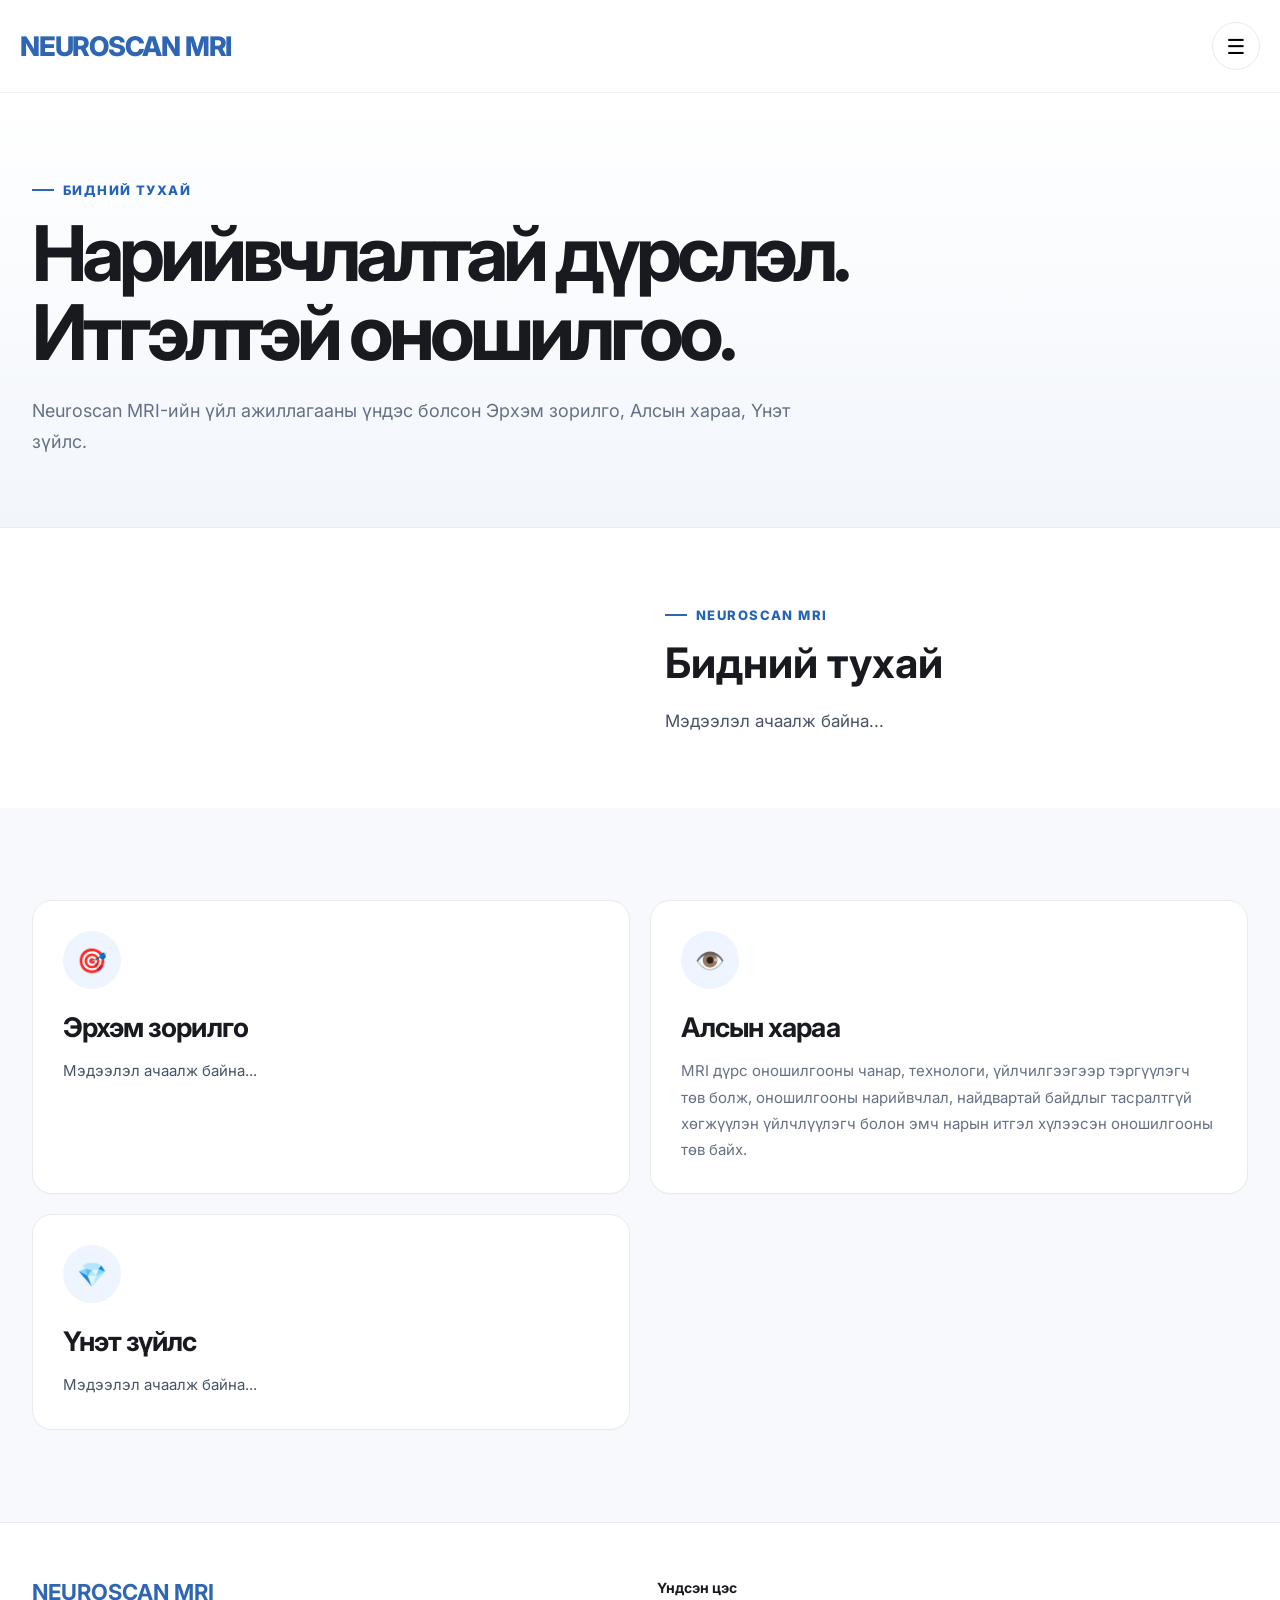
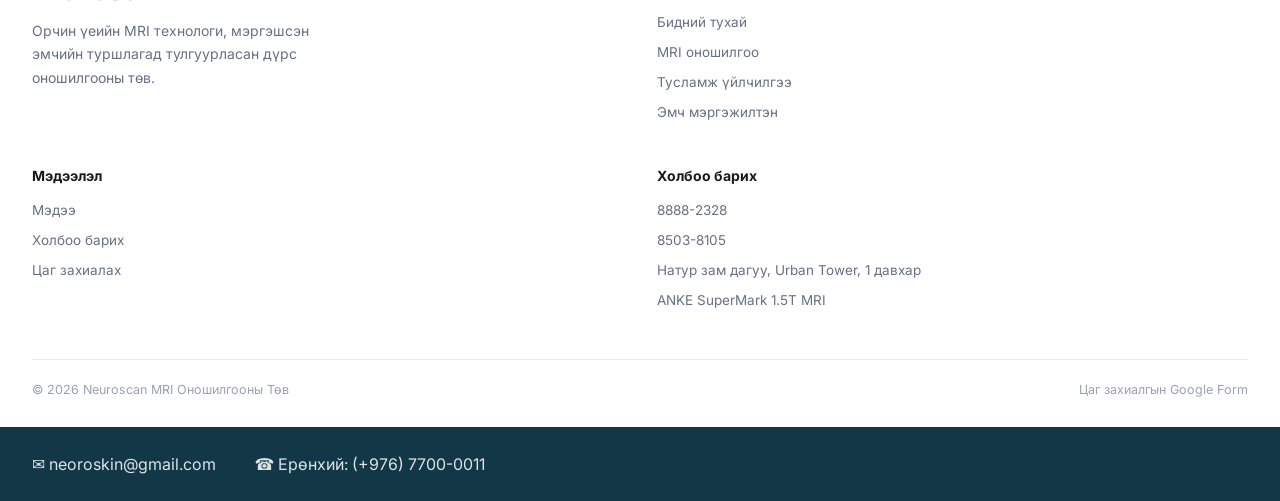
==== about-us.html @ dbd3e2cd "about-us.html" ====
<!doctype html>
<html lang="mn">

<head>
  <meta charset="utf-8">

  <meta
    name="viewport"
    content="width=device-width,initial-scale=1"
  >

  <meta
    name="description"
    content="Neuroscan MRI Оношилгооны Төв"
  >

  <title>
    Бидний тухай | Neuroscan MRI
  </title>

  <link
    rel="preconnect"
    href="https://fonts.googleapis.com"
  >

  <link
    rel="preconnect"
    href="https://fonts.gstatic.com"
    crossorigin
  >

  <link
    href="https://fonts.googleapis.com/css2?family=Inter:wght@400;500;600;700;800&display=swap"
    rel="stylesheet"
  >

  <link
    rel="stylesheet"
    href="styles.css"
  >

  <style>
    /* =========================
       DYNAMIC ABOUT
       ========================= */

    .dynamic-about {
      padding: 72px 0;
      background: #ffffff;
    }

    .dynamic-about-grid {
      display: grid;
      grid-template-columns: minmax(0, 1fr) minmax(0, 1fr);
      gap: 50px;
      align-items: center;
    }

    .dynamic-about-image {
      width: 100%;
      min-height: 400px;
      max-height: 520px;
      object-fit: cover;
      border-radius: 24px;
      display: none;
    }

    .dynamic-about-copy {
      min-width: 0;
    }

    .dynamic-about-copy h2 {
      margin: 0 0 18px;
      font-size: clamp(28px, 4vw, 42px);
      line-height: 1.15;
    }

    #publicAboutContent {
      color: #475467;
      font-size: 17px;
      line-height: 1.8;
    }

    #publicAboutContent p {
      margin: 0 0 16px;
    }

    #publicAboutContent h2,
    #publicAboutContent h3 {
      color: #17212b;
      margin: 24px 0 12px;
    }

    #publicAboutContent ul,
    #publicAboutContent ol {
      padding-left: 24px;
      margin: 16px 0;
    }

    #publicAboutContent li {
      margin-bottom: 8px;
    }

    #publicAboutContent a {
      color: #2563eb;
      text-decoration: underline;
    }

    @media (max-width: 800px) {
      .dynamic-about {
        padding: 48px 0;
      }

      .dynamic-about-grid {
        grid-template-columns: 1fr;
        gap: 28px;
      }

      .dynamic-about-image {
        min-height: 260px;
        max-height: 380px;
      }
    }
    #publicMissionContent,
#publicValuesContent {
  color: #475467;
  font-size: 15px;
  line-height: 1.75;
}

#publicMissionContent p,
#publicValuesContent p {
  margin: 0 0 12px;
}

#publicMissionContent ul,
#publicMissionContent ol,
#publicValuesContent ul,
#publicValuesContent ol {
  padding-left: 22px;
  margin: 12px 0;
}

#publicMissionContent li,
#publicValuesContent li {
  margin-bottom: 8px;
}

#publicMissionContent strong,
#publicValuesContent strong {
  color: #17212b;
}
  </style>
</head>

<body>

  <!-- =========================
       HEADER
       ========================= -->

  <header class="site-header">

    <div class="nav-shell navbar">

      <a
        class="brand"
        href="index.html"
      >
        NEUROSCAN MRI
      </a>

      <nav
        class="nav-links"
        aria-label="Үндсэн цэс"
      >

        <a
          class="nav-link active"
          href="about-us.html"
        >
          Бидний тухай
        </a>

        <div class="nav-item">

          <a
            class="nav-link"
            href="mri-diagnosis.html"
          >
            MRI ОНОШИЛГОО
          </a>

          <button
            class="drop-toggle"
            aria-label="MRI ОНОШИЛГОО дэд цэс"
          >
            <svg
              viewBox="0 0 24 24"
              fill="none"
              stroke="currentColor"
              stroke-width="2.4"
            >
              <path d="m7 9 5 5 5-5"/>
            </svg>
          </button>

          <div class="dropdown">
            <a href="mri-diagnosis.html#head">Толгой</a>
            <a href="mri-diagnosis.html#neck">Хүзүү</a>
            <a href="mri-diagnosis.html#spine">Нуруу</a>
            <a href="mri-diagnosis.html#shoulder">Мөр</a>
            <a href="mri-diagnosis.html#hand">Гар сарвуу</a>
            <a href="mri-diagnosis.html#abdomen">Хэвлий</a>
            <a href="mri-diagnosis.html#pelvis">Бага аарцаг</a>
            <a href="mri-diagnosis.html#hip">Түнх</a>
            <a href="mri-diagnosis.html#knee">Өвдөг</a>
          </div>

        </div>

        <div class="nav-item">

          <a
            class="nav-link"
            href="services.html"
          >
            Тусламж үйлчилгээ
          </a>

          <button
            class="drop-toggle"
            aria-label="Тусламж үйлчилгээ дэд цэс"
          >
            <svg
              viewBox="0 0 24 24"
              fill="none"
              stroke="currentColor"
              stroke-width="2.4"
            >
              <path d="m7 9 5 5 5-5"/>
            </svg>
          </button>

          <div class="dropdown">
            <a href="services.html#head-mri">Толгой MRI</a>
            <a href="services.html#spine-mri">Нуруу MRI</a>
            <a href="services.html#liver-mri">Элэг цөс MRI</a>
            <a href="services.html#abdomen-mri">Хэвлий MRI</a>
            <a href="services.html#pelvis-mri">Бага аарцгийн MRI</a>
            <a href="services.html#knee-mri">Өвдөгний MRI</a>
          </div>

        </div>

        <div class="nav-item">

          <a
            class="nav-link"
            href="doctors.html"
          >
            Эмч мэргэжилтэн
          </a>

          <button
            class="drop-toggle"
            aria-label="Эмч мэргэжилтэн дэд цэс"
          >
            <svg
              viewBox="0 0 24 24"
              fill="none"
              stroke="currentColor"
              stroke-width="2.4"
            >
              <path d="m7 9 5 5 5-5"/>
            </svg>
          </button>

          <div class="dropdown">
            <a href="doctors.html#doctor-profile">
              Эмчийн танилцуулга
            </a>
          </div>

        </div>

        <a
          class="nav-link"
          href="news.html"
        >
          Мэдээ
        </a>

        <a
          class="nav-link"
          href="contact.html"
        >
          Холбоо барих
        </a>

        <a
          class="nav-link"
          data-booking-link
          href="appointment.html"
        >
          Цаг захиалах
        </a>

      </nav>

      <button
        class="menu-btn"
        id="menuBtn"
        aria-label="Цэс"
      >
        ☰
      </button>

    </div>


    <!-- MOBILE -->

    <div
      class="mobile-nav"
      id="mobileNav"
    >

      <div class="nav-shell">

        <a
          class="mobile-link"
          href="about-us.html"
        >
          Бидний тухай
        </a>

        <div class="mobile-row">

          <a
            class="mobile-link"
            href="mri-diagnosis.html"
          >
            MRI ОНОШИЛГОО
          </a>

          <button
            class="mobile-toggle"
            data-mobile-target="m-mri"
          >
            ⌄
          </button>

        </div>

        <div
          class="mobile-sub"
          id="m-mri"
        >
          <a href="mri-diagnosis.html#head">Толгой</a>
          <a href="mri-diagnosis.html#neck">Хүзүү</a>
          <a href="mri-diagnosis.html#spine">Нуруу</a>
          <a href="mri-diagnosis.html#shoulder">Мөр</a>
          <a href="mri-diagnosis.html#hand">Гар сарвуу</a>
          <a href="mri-diagnosis.html#abdomen">Хэвлий</a>
          <a href="mri-diagnosis.html#pelvis">Бага аарцаг</a>
          <a href="mri-diagnosis.html#hip">Түнх</a>
          <a href="mri-diagnosis.html#knee">Өвдөг</a>
        </div>


        <div class="mobile-row">

          <a
            class="mobile-link"
            href="services.html"
          >
            Тусламж үйлчилгээ
          </a>

          <button
            class="mobile-toggle"
            data-mobile-target="m-services"
          >
            ⌄
          </button>

        </div>

        <div
          class="mobile-sub"
          id="m-services"
        >
          <a href="services.html#head-mri">Толгой MRI</a>
          <a href="services.html#spine-mri">Нуруу MRI</a>
          <a href="services.html#liver-mri">Элэг цөс MRI</a>
          <a href="services.html#abdomen-mri">Хэвлий MRI</a>
          <a href="services.html#pelvis-mri">Бага аарцгийн MRI</a>
          <a href="services.html#knee-mri">Өвдөгний MRI</a>
        </div>


        <div class="mobile-row">

          <a
            class="mobile-link"
            href="doctors.html"
          >
            Эмч мэргэжилтэн
          </a>

          <button
            class="mobile-toggle"
            data-mobile-target="m-doctors"
          >
            ⌄
          </button>

        </div>

        <div
          class="mobile-sub"
          id="m-doctors"
        >
          <a href="doctors.html#doctor-profile">
            Эмчийн танилцуулга
          </a>
        </div>

        <a
          class="mobile-link"
          href="news.html"
        >
          Мэдээ
        </a>

        <a
          class="mobile-link"
          href="contact.html"
        >
          Холбоо барих
        </a>

        <a
          class="mobile-link"
          data-booking-link
          href="appointment.html"
        >
          Цаг захиалах
        </a>

      </div>

    </div>

  </header>


  <!-- =========================
       MAIN
       ========================= -->

  <main>


    <!-- HERO -->

    <section class="page-hero">

      <div class="container">

        <div class="eyebrow">
          Бидний тухай
        </div>

        <h1>
          Нарийвчлалтай дүрслэл.<br>
          Итгэлтэй оношилгоо.
        </h1>

        <p>
          Neuroscan MRI-ийн үйл ажиллагааны үндэс болсон
          Эрхэм зорилго, Алсын хараа, Үнэт зүйлс.
        </p>

      </div>

    </section>


    <!-- =========================
         SUPABASE ABOUT
         ========================= -->

    <section class="dynamic-about">

      <div class="container">

        <div class="dynamic-about-grid">

          <div>

            <img
              id="publicAboutImage"
              class="dynamic-about-image"
              src=""
              alt="Neuroscan MRI төв"
            >

          </div>

          <div class="dynamic-about-copy">

            <div class="eyebrow">
              NEUROSCAN MRI
            </div>

            <h2>
              Бидний тухай
            </h2>

            <div id="publicAboutContent">
              Мэдээлэл ачаалж байна...
            </div>

          </div>

        </div>

      </div>

    </section>


    <!-- =========================
         MISSION / VISION / VALUES
         ========================= -->

    <section class="section">

      <div class="container">

        <div class="about-grid">

          <article class="card">

            <div class="icon">
              🎯
            </div>

            <h2>
              Эрхэм зорилго
            </h2>

            <div id="publicMissionContent">
  Мэдээлэл ачаалж байна...
</div>

          </article>


          <article class="card">

            <div class="icon">
              👁️
            </div>

            <h2>
              Алсын хараа
            </h2>

            <p>
              MRI дүрс оношилгооны чанар, технологи,
              үйлчилгээгээр тэргүүлэгч төв болж,
              оношилгооны нарийвчлал, найдвартай байдлыг
              тасралтгүй хөгжүүлэн үйлчлүүлэгч болон
              эмч нарын итгэл хүлээсэн оношилгооны төв байх.
            </p>

          </article>


          <article class="card">

            <div class="icon">
              💎
            </div>

            <h2>
              Үнэт зүйлс
            </h2>

            <div
  id="publicValuesContent"
  class="values"
>
  Мэдээлэл ачаалж байна...
</div>

          </article>

        </div>

      </div>

    </section>

  </main>


  <!-- =========================
       FOOTER
       ========================= -->

  <footer>

    <div class="footer-main">

      <div class="container">

        <div class="footer-grid">

          <div class="footer-brand">

            <h3>
              NEUROSCAN MRI
            </h3>

            <p>
              Орчин үеийн MRI технологи,
              мэргэшсэн эмчийн туршлагад тулгуурласан
              дүрс оношилгооны төв.
            </p>

          </div>


          <div class="footer-col">

            <h4>
              Үндсэн цэс
            </h4>

            <a href="about-us.html">
              Бидний тухай
            </a>

            <a href="mri-diagnosis.html">
              MRI оношилгоо
            </a>

            <a href="services.html">
              Тусламж үйлчилгээ
            </a>

            <a href="doctors.html">
              Эмч мэргэжилтэн
            </a>

          </div>


          <div class="footer-col">

            <h4>
              Мэдээлэл
            </h4>

            <a href="news.html">
              Мэдээ
            </a>

            <a href="contact.html">
              Холбоо барих
            </a>

            <a
              data-booking-link
              href="appointment.html"
            >
              Цаг захиалах
            </a>

          </div>


          <div class="footer-col">

            <h4>
              Холбоо барих
            </h4>

            <a href="tel:+97688882328">
              8888-2328
            </a>

            <a href="tel:+97685038105">
              8503-8105
            </a>

            <span>
              Натур зам дагуу, Urban Tower, 1 давхар
            </span>

            <span>
              ANKE SuperMark 1.5T MRI
            </span>

          </div>

        </div>


        <div class="copyright">

          <span>
            © 2026 Neuroscan MRI Оношилгооны Төв
          </span>

          <span>
            Цаг захиалгын Google Form
          </span>

        </div>

      </div>

    </div>


    <div class="footer-contact">

      <div class="container">

        <a href="mailto:neoroskin@gmail.com">
          ✉ neoroskin@gmail.com
        </a>

        <a href="tel:+97677000011">
          ☎ Ерөнхий: (+976) 7700-0011
        </a>

      </div>

    </div>

  </footer>


  <script src="script.js"></script>

</body>
</html>
---- styles.css ----
:root{
  --bg:#f7f9fc;
  --surface:#ffffff;
  --text:#181a1f;
  --muted:#667085;
  --line:#e8ebf0;
  --blue:#2f66b3;
  --blue-dark:#204f91;
  --blue-soft:#eef5ff;
  --navy:#123747;
  --shadow:0 18px 50px rgba(29,58,92,.08);
  --radius:20px;
  --max:1880px;
  --content:1320px;
}
*{box-sizing:border-box}
html{scroll-behavior:smooth}
body{margin:0;background:var(--bg);color:var(--text);font-family:Inter,ui-sans-serif,system-ui,-apple-system,BlinkMacSystemFont,"Segoe UI",sans-serif;-webkit-font-smoothing:antialiased}
a{color:inherit;text-decoration:none}
button{font:inherit}
img{max-width:100%;display:block}
.container{width:min(var(--content),calc(100% - 64px));margin:0 auto}

/* Navigation — supplied reference: wide white bar, blue wordmark, bold black links */
.site-header{
  position:sticky;
  top:0;
  z-index:100;
  background:#fff;
  border-bottom:1px solid #f0f1f3;
}
.nav-shell{
  width:min(1940px,calc(100% - 108px));
  margin:0 auto;
}
.navbar{
  height:138px;
  display:flex;
  align-items:center;
  gap:58px;
}
.brand{
  flex:0 0 auto;
  color:var(--blue);
  font-size:31px;
  line-height:1;
  font-weight:800;
  letter-spacing:-.045em;
  white-space:nowrap;
}
.nav-links{
  display:flex;
  align-items:center;
  justify-content:space-between;
  gap:clamp(26px,2.2vw,58px);
  flex:1;
  min-width:0;
}
.nav-link{
  position:relative;
  display:inline-flex;
  align-items:center;
  min-height:58px;
  padding:0;
  color:#1d1e22;
  font-size:clamp(17px,1.18vw,23px);
  line-height:1.12;
  font-weight:700;
  letter-spacing:-.035em;
  white-space:nowrap;
  transition:color .18s ease;
}
.nav-link:hover,.nav-link.active{color:var(--blue)}
.nav-item{
  position:relative;
  display:flex;
  align-items:center;
  gap:8px;
  white-space:nowrap;
}
.drop-toggle{
  width:24px;
  height:34px;
  border:0;
  background:transparent;
  padding:0;
  display:grid;
  place-items:center;
  color:#1d1e22;
  cursor:pointer;
}
.drop-toggle svg{width:18px;height:18px;transition:transform .18s ease}
.nav-item:hover .drop-toggle svg,.nav-item.open .drop-toggle svg{transform:rotate(180deg)}
.dropdown{
  position:absolute;
  left:-18px;
  top:62px;
  min-width:244px;
  padding:9px;
  background:#fff;
  border:1px solid var(--line);
  border-radius:14px;
  box-shadow:var(--shadow);
  opacity:0;
  visibility:hidden;
  transform:translateY(-7px);
  transition:.18s ease;
  z-index:120;
}
.nav-item:hover>.dropdown,.nav-item.open>.dropdown{opacity:1;visibility:visible;transform:none}
.dropdown a{
  display:block;
  padding:11px 13px;
  border-radius:9px;
  color:#4c5563;
  font-size:14px;
  font-weight:600;
  line-height:1.35;
}
.dropdown a:hover{background:var(--blue-soft);color:var(--blue)}
.menu-btn{
  display:none;
  margin-left:auto;
  width:48px;
  height:48px;
  border:1px solid var(--line);
  background:#fff;
  border-radius:50%;
  font-size:21px;
  cursor:pointer;
}
.mobile-nav{display:none;border-top:1px solid var(--line);background:#fff}
.mobile-nav.open{display:block}
.mobile-nav .nav-shell{padding:14px 0 24px}
.mobile-link{display:block;padding:13px 8px;border-radius:9px;font-weight:700}
.mobile-row{display:flex;align-items:center}
.mobile-row .mobile-link{flex:1}
.mobile-toggle{width:44px;height:44px;border:0;background:transparent;cursor:pointer}
.mobile-sub{display:none;padding:0 0 8px 18px}
.mobile-sub.open{display:grid}
.mobile-sub a{padding:9px 10px;color:var(--muted);font-size:14px;border-radius:8px}
.mobile-sub a:hover{background:var(--blue-soft);color:var(--blue)}

/* Shared */
.eyebrow{display:inline-flex;align-items:center;gap:9px;color:var(--blue);font-size:13px;font-weight:800;letter-spacing:.11em;text-transform:uppercase;margin-bottom:16px}
.eyebrow::before{content:"";width:22px;height:2px;background:var(--blue)}
.section{padding:92px 0}
.section.white{background:#fff;border-top:1px solid var(--line);border-bottom:1px solid var(--line)}
.section-head{max-width:800px;margin-bottom:40px}
.section-head h2{margin:0 0 14px;font-size:clamp(32px,4vw,54px);line-height:1.08;letter-spacing:-.055em}
.section-head p{margin:0;color:var(--muted);font-size:16px;line-height:1.75}
.primary-btn,.secondary-btn{display:inline-flex;align-items:center;justify-content:center;min-height:54px;padding:0 26px;border-radius:999px;font-weight:750;transition:.18s ease}
.primary-btn{background:var(--blue);color:#fff}.primary-btn:hover{background:var(--blue-dark);transform:translateY(-1px)}
.secondary-btn{background:#fff;border:1px solid var(--line);color:var(--text)}.secondary-btn:hover{border-color:#c7d7ed;color:var(--blue)}
.hero-actions{display:flex;gap:12px;flex-wrap:wrap;margin-top:30px}

/* Home */
.home-hero{background:linear-gradient(180deg,#fff 0%,#f1f6fd 100%);border-bottom:1px solid var(--line);padding:94px 0 96px}
.home-hero-grid{display:grid;grid-template-columns:1.08fr .92fr;gap:64px;align-items:center}
.home-hero h1{font-size:clamp(52px,6.4vw,88px);line-height:1.01;letter-spacing:-.07em;margin:0 0 24px;max-width:850px}
.home-hero p{font-size:18px;line-height:1.72;color:var(--muted);max-width:680px;margin:0}
.tech-line{display:inline-flex;align-items:center;gap:10px;margin-bottom:18px;padding:9px 14px;border:1px solid #cfe0f4;border-radius:999px;background:rgba(255,255,255,.7);color:var(--blue);font-size:13px;font-weight:800}
.mri-visual{min-height:470px;border:1px solid #dbe7f4;border-radius:28px;background:linear-gradient(145deg,#fbfdff,#e7f1ff);position:relative;overflow:hidden;box-shadow:0 30px 80px rgba(48,83,127,.08)}
.mri-visual::after{content:"1.5T";position:absolute;right:24px;top:12px;font-size:104px;font-weight:800;color:rgba(47,102,179,.08);letter-spacing:-.08em}
.machine-ring{position:absolute;left:50%;top:47%;transform:translate(-50%,-50%);width:300px;height:300px;border-radius:50%;border:46px solid #fff;box-shadow:0 0 0 1px #d3e2f1,0 28px 70px rgba(51,88,128,.12);background:radial-gradient(circle,#e5edf5 0 37%,#c9dae8 38% 42%,#fbfdff 43%)}
.machine-bed{position:absolute;left:50%;bottom:58px;transform:translateX(-50%);width:350px;height:72px;border-radius:34px;background:#fff;box-shadow:0 12px 32px rgba(51,88,128,.13)}
.machine-bed::after{content:"ANKE SuperMark 1.5T MRI";position:absolute;inset:0;display:grid;place-items:center;color:var(--blue);font-size:12px;font-weight:800}

.about-grid{display:grid;grid-template-columns:repeat(3,1fr);gap:20px}
.card{background:#fff;border:1px solid var(--line);border-radius:var(--radius);padding:30px;box-shadow:0 1px 0 rgba(17,24,39,.02)}
.icon{width:58px;height:58px;border-radius:50%;display:grid;place-items:center;background:var(--blue-soft);color:var(--blue);font-size:24px;margin-bottom:22px}
.card h2,.card h3{letter-spacing:-.035em}.card h2{font-size:27px;margin:0 0 14px}.card h3{font-size:22px;margin:0 0 10px}
.card p{color:var(--muted);font-size:15px;line-height:1.75;margin:0}
.values{list-style:none;padding:0;margin:0;display:grid;gap:10px}.values li{padding-top:10px;border-top:1px solid var(--line);color:var(--muted);font-size:14px;line-height:1.55}.values li:first-child{border-top:0;padding-top:0}.values strong{color:var(--text)}
.feature-grid{display:grid;grid-template-columns:repeat(3,1fr);gap:16px}.feature{background:#fff;border:1px solid var(--line);border-radius:16px;padding:23px}.feature b{display:block;font-size:16px;margin-bottom:8px}.feature p{font-size:14px;line-height:1.65;color:var(--muted);margin:0}
.area-grid{display:grid;grid-template-columns:repeat(3,1fr);gap:15px}.area-card{display:block;background:#fff;border:1px solid var(--line);border-radius:16px;padding:23px;font-weight:750;transition:.18s}.area-card span{display:block;color:var(--muted);font-weight:500;font-size:13px;line-height:1.55;margin-top:8px}.area-card:hover{border-color:#bfd2eb;transform:translateY(-2px);box-shadow:var(--shadow)}
.home-cta{background:var(--navy);color:#fff;border-radius:28px;padding:58px;display:flex;justify-content:space-between;align-items:center;gap:30px}.home-cta h2{margin:0 0 8px;font-size:clamp(30px,4vw,48px);letter-spacing:-.05em}.home-cta p{margin:0;color:rgba(255,255,255,.68);line-height:1.6}.home-cta .secondary-btn{border-color:rgba(255,255,255,.25);background:#fff;color:var(--navy)}

/* Inner pages */
.page-hero{padding:82px 0 70px;background:linear-gradient(180deg,#fff 0%,#f2f6fb 100%);border-bottom:1px solid var(--line)}
.page-hero h1{font-size:clamp(46px,6vw,78px);line-height:1.03;letter-spacing:-.065em;margin:0;max-width:1000px}.page-hero p{font-size:18px;line-height:1.7;color:var(--muted);max-width:780px;margin:24px 0 0}
.mri-layout{display:grid;grid-template-columns:.84fr 1.16fr;gap:46px;align-items:start}.machine-card{min-height:500px;border-radius:24px;border:1px solid #dce8f5;background:linear-gradient(145deg,#fbfdff,#e8f2ff);position:relative;overflow:hidden}.machine-card::after{content:"1.5T";position:absolute;right:24px;top:12px;font-size:98px;font-weight:800;color:rgba(45,102,179,.08);letter-spacing:-.08em}.machine-card .machine-ring{top:48%}.machine-card .machine-bed{bottom:58px}
.service-grid{display:grid;grid-template-columns:repeat(3,1fr);gap:18px}.service-card{background:#fff;border:1px solid var(--line);border-radius:18px;overflow:hidden}.service-body{padding:26px}.service-kicker{font-size:11px;text-transform:uppercase;letter-spacing:.1em;font-weight:800;color:var(--blue);margin-bottom:15px}.service-card h3{font-size:23px;margin:0 0 9px;letter-spacing:-.035em}.service-card p{font-size:14px;color:var(--muted);line-height:1.6;margin:0}.variants{display:grid;grid-template-columns:1fr 1fr;border-top:1px solid var(--line)}.variants a{padding:14px;text-align:center;font-size:13px;font-weight:700;background:#f9fbfd}.variants a+a{border-left:1px solid var(--line)}.variants a:hover{background:var(--blue-soft);color:var(--blue)}
.doctor-grid{display:grid;grid-template-columns:.88fr 1.12fr;gap:24px}.doctor-photo{min-height:460px;border-radius:20px;background:linear-gradient(145deg,#edf5ff,#f4f6fb);display:grid;place-items:center;text-align:center;border:1px solid var(--line)}.avatar{width:132px;height:132px;border-radius:50%;display:grid;place-items:center;background:#fff;color:var(--blue);font-size:36px;font-weight:800;margin:0 auto 18px;border:1px solid var(--line)}.doctor-info{background:#fff;border:1px solid var(--line);border-radius:20px;padding:36px}.doctor-info h2{font-size:36px;letter-spacing:-.045em;margin:0 0 14px}.doctor-info p{color:var(--muted);line-height:1.75}.note{padding:17px;border-radius:13px;background:#f7f9fc;color:var(--muted);font-size:14px;line-height:1.65}
.news-grid{display:grid;grid-template-columns:repeat(3,1fr);gap:18px}.news-card{background:#fff;border:1px solid var(--line);border-radius:18px;overflow:hidden}.news-thumb{height:190px;background:linear-gradient(135deg,#e9f3ff,#f4f5fb);display:grid;place-items:center;color:rgba(47,102,179,.28);font-size:42px;font-weight:800}.news-body{padding:24px}.news-meta{font-size:12px;color:var(--blue);font-weight:800;letter-spacing:.08em;text-transform:uppercase}.news-card h3{font-size:21px;line-height:1.35;margin:15px 0 9px}.news-card p{color:var(--muted);font-size:14px;line-height:1.6;margin:0}.text-link{display:inline-block;margin-top:18px;color:var(--blue);font-weight:750;font-size:14px}
.contact-grid{display:grid;grid-template-columns:1fr 1fr;gap:20px}.contact-panel,.map-panel{background:#fff;border:1px solid var(--line);border-radius:20px;padding:34px}.contact-panel h2,.map-panel h2{font-size:30px;margin:0 0 18px}.contact-list{display:grid;margin-top:12px}.contact-item{padding:17px 0;border-top:1px solid var(--line)}.contact-item:first-child{border-top:0}.contact-item b{display:block;font-size:13px;margin-bottom:5px}.contact-item span,.contact-item a{color:var(--muted);line-height:1.6}.badge{display:inline-block;margin-top:18px;padding:10px 14px;border-radius:999px;background:var(--blue-soft);color:var(--blue);font-weight:750;font-size:13px}.map-placeholder{min-height:330px;border-radius:15px;background:linear-gradient(145deg,#eef5fb,#e8edf4);display:grid;place-items:center;text-align:center;color:#6f7e8d;padding:26px}
.booking-box{max-width:820px;background:#fff;border:1px solid var(--line);border-radius:24px;padding:44px;box-shadow:var(--shadow)}.booking-box h2{font-size:40px;margin:0 0 16px;letter-spacing:-.045em}.booking-box p{color:var(--muted);line-height:1.75}.booking-detail{display:grid;grid-template-columns:repeat(3,1fr);gap:12px;margin-top:26px}.booking-detail div{border:1px solid var(--line);border-radius:14px;padding:17px}.booking-detail b{display:block;font-size:12px;margin-bottom:5px}.booking-detail span{font-size:13px;color:var(--muted)}

/* Footer */
footer{margin-top:0}
.footer-contact{background:var(--navy);color:rgba(255,255,255,.86)}.footer-contact .container{min-height:74px;display:flex;align-items:center;gap:38px;flex-wrap:wrap}.footer-contact a{color:inherit}.footer-main{background:#fff;padding:56px 0 30px;border-top:1px solid var(--line)}.footer-grid{display:grid;grid-template-columns:1.25fr 1fr 1fr 1.1fr;gap:34px}.footer-brand h3{margin:0 0 13px;color:var(--blue);font-size:22px}.footer-brand p{color:var(--muted);font-size:14px;line-height:1.68;max-width:330px}.footer-col h4{font-size:14px;margin:0 0 16px}.footer-col a,.footer-col span{display:block;font-size:13.5px;color:var(--muted);margin:10px 0;line-height:1.5}.footer-col a:hover{color:var(--blue)}.copyright{border-top:1px solid var(--line);padding-top:22px;margin-top:38px;font-size:12.5px;color:#98a2b3;display:flex;justify-content:space-between;gap:20px;flex-wrap:wrap}

@media(max-width:1640px){.nav-shell{width:calc(100% - 64px)}.navbar{gap:38px}.nav-links{gap:24px}.brand{font-size:27px}.nav-link{font-size:17px}}
@media(max-width:1320px){.nav-links{display:none}.menu-btn{display:block}.navbar{height:92px}.nav-shell{width:calc(100% - 40px)}.about-grid,.feature-grid,.service-grid,.news-grid{grid-template-columns:1fr 1fr}.mri-layout,.doctor-grid,.contact-grid,.home-hero-grid{grid-template-columns:1fr}.footer-grid{grid-template-columns:1fr 1fr}.mri-visual{min-height:410px}}
@media(max-width:720px){.container{width:calc(100% - 28px)}.nav-shell{width:calc(100% - 28px)}.brand{font-size:19px}.navbar{height:78px}.home-hero{padding:62px 0 66px}.home-hero h1{font-size:50px}.section{padding:68px 0}.page-hero{padding:58px 0 52px}.page-hero h1{font-size:44px}.about-grid,.feature-grid,.service-grid,.news-grid,.area-grid,.booking-detail{grid-template-columns:1fr}.mri-visual,.machine-card{min-height:370px}.machine-ring{width:220px;height:220px;border-width:34px}.machine-bed{width:255px}.home-cta{padding:34px;display:block}.home-cta .hero-actions{margin-top:24px}.footer-grid{grid-template-columns:1fr}.footer-contact .container{padding:18px 0;gap:12px;align-items:flex-start;flex-direction:column}.booking-box{padding:28px}.doctor-info{padding:28px}}

/* Pricing-first services page */
.pricing-hero p strong{color:var(--text)}
.pricing-section{background:#f7f9fc}
.pricing-intro{display:grid;grid-template-columns:1.15fr .85fr;gap:46px;align-items:end;margin-bottom:34px}
.pricing-intro h2{margin:0;font-size:clamp(32px,4vw,52px);line-height:1.08;letter-spacing:-.052em;max-width:760px}
.pricing-intro p{margin:0;color:var(--muted);font-size:15px;line-height:1.75;max-width:560px}
.pricing-grid{display:grid;grid-template-columns:repeat(2,1fr);gap:20px}
.price-card{background:#fff;border:1px solid var(--line);border-radius:20px;overflow:hidden;box-shadow:0 1px 0 rgba(17,24,39,.02)}
.price-card-head{display:flex;gap:18px;align-items:flex-start;padding:27px 28px 23px}
.price-card-head h3{font-size:27px;letter-spacing:-.04em;margin:0}
.price-index{flex:0 0 44px;width:44px;height:44px;border-radius:50%;display:grid;place-items:center;background:var(--blue-soft);color:var(--blue);font-size:12px;font-weight:800}
.price-options{display:grid;grid-template-columns:1fr 1fr;border-top:1px solid var(--line)}
.price-option{min-height:158px;padding:24px 26px;display:flex;flex-direction:column;justify-content:center;align-items:flex-start;background:#fff;transition:.18s ease}
.price-option+.price-option{border-left:1px solid var(--line)}
.price-option:hover{background:#f8fbff}
.price-option.contrast{background:#f5f9ff}
.price-option.contrast:hover{background:#edf5ff}
.price-label{font-size:13px;font-weight:750;color:var(--muted);margin-bottom:13px}
.price-value{display:block;font-size:29px;line-height:1.05;letter-spacing:-.045em;color:var(--text);margin-bottom:15px}
.price-option.contrast .price-value{color:var(--blue)}
.price-action{font-size:12.5px;font-weight:750;color:var(--blue)}
.pricing-note{margin-top:24px;padding:20px 22px;border:1px solid #d9e5f3;border-radius:15px;background:#fff;display:flex;gap:10px;align-items:flex-start;font-size:13.5px;line-height:1.65;color:var(--muted)}
.pricing-note strong{color:var(--text);white-space:nowrap}
@media(max-width:980px){.pricing-intro{grid-template-columns:1fr;gap:18px}.pricing-grid{grid-template-columns:1fr}}
@media(max-width:560px){.price-options{grid-template-columns:1fr}.price-option+.price-option{border-left:0;border-top:1px solid var(--line)}.price-option{min-height:134px}.pricing-note{display:block}.pricing-note strong{display:block;margin-bottom:5px}}

/* Interactive sidebar service explorer */
.services-hero p strong{color:var(--text)}
.service-explorer-section{background:#f7f9fc}
.service-explorer{display:grid;grid-template-columns:330px minmax(0,1fr);gap:28px;align-items:start}
.service-sidebar{background:#fff;border:1px solid var(--line);border-radius:18px;overflow:hidden;position:sticky;top:132px;box-shadow:0 1px 0 rgba(17,24,39,.02)}
.service-sidebar-head{padding:24px 24px 18px;border-bottom:1px solid var(--line)}
.service-sidebar-head .eyebrow{margin-bottom:8px}
.service-sidebar-head h2{font-size:22px;letter-spacing:-.035em;margin:0}
.service-nav-item{border-bottom:1px solid var(--line)}
.service-nav-item:last-child{border-bottom:0}
.service-nav-main{width:100%;border:0;background:#fff;display:flex;align-items:center;justify-content:space-between;gap:14px;text-align:left;padding:19px 20px;color:var(--text);font:inherit;font-size:15px;font-weight:700;cursor:pointer;transition:.18s ease}
.service-nav-main span:first-child{display:flex;align-items:center;gap:12px}
.service-nav-main b{display:grid;place-items:center;flex:0 0 32px;width:32px;height:32px;border-radius:50%;background:#f0f5fb;color:var(--blue);font-size:11px}
.service-nav-main:hover,.service-nav-main.active{background:#f5f9ff;color:var(--blue)}
.service-chevron{font-size:18px;transition:transform .18s ease;color:#6b7280}
.service-nav-item.open .service-chevron{transform:rotate(180deg)}
.service-variants{display:none;background:#fbfcfe;padding:7px 12px 12px}
.service-variants.open{display:grid;gap:6px}
.service-variant{width:100%;border:1px solid transparent;border-radius:10px;background:transparent;text-align:left;padding:11px 14px 11px 50px;font:inherit;font-size:13px;font-weight:650;color:var(--muted);cursor:pointer;transition:.18s ease;position:relative}
.service-variant::before{content:"";position:absolute;left:27px;top:50%;width:7px;height:7px;border-radius:50%;border:1.5px solid #a9b4c2;transform:translateY(-50%)}
.service-variant:hover{background:#fff;color:var(--blue)}
.service-variant.active{background:#fff;border-color:#dbe7f5;color:var(--blue);box-shadow:0 1px 2px rgba(25,60,110,.04)}
.service-variant.active::before{background:var(--blue);border-color:var(--blue)}

.service-detail-panel{background:#fff;border:1px solid var(--line);border-radius:20px;padding:36px;min-height:580px;box-shadow:0 8px 30px rgba(24,55,92,.035)}
.service-detail-top{display:flex;justify-content:space-between;gap:30px;align-items:flex-start;padding-bottom:28px;border-bottom:1px solid var(--line)}
.service-detail-label{font-size:12px;font-weight:800;letter-spacing:.08em;color:var(--blue);text-transform:uppercase;margin-bottom:13px}
.service-detail-top h2{font-size:clamp(34px,4vw,52px);line-height:1.05;letter-spacing:-.055em;margin:0 0 16px}
.service-detail-top p{font-size:16px;line-height:1.75;color:var(--muted);margin:0;max-width:760px}
.service-detail-badge{flex:0 0 auto;padding:10px 14px;border-radius:999px;background:var(--blue-soft);color:var(--blue);font-size:12px;font-weight:800}
.service-detail-grid{display:grid;grid-template-columns:repeat(3,1fr);gap:14px;margin-top:24px}
.detail-card{border:1px solid var(--line);border-radius:14px;padding:20px;background:#fbfcfe;min-height:150px}
.detail-card span{display:block;font-size:12px;font-weight:800;color:var(--text);margin-bottom:10px}
.detail-card p{font-size:13.5px;line-height:1.65;color:var(--muted);margin:0}
.service-price-panel{margin-top:24px;border-radius:16px;background:#f4f8fd;border:1px solid #dbe7f5;padding:24px 26px;display:flex;align-items:center;justify-content:space-between;gap:24px}
.service-price-label{display:block;color:var(--muted);font-size:12px;font-weight:800;margin-bottom:8px}
.service-price-panel strong{display:block;font-size:34px;letter-spacing:-.045em;color:var(--blue);line-height:1.05}
.service-price-panel small{display:block;margin-top:8px;color:var(--muted);font-size:12.5px}
.service-booking-btn{display:inline-flex;align-items:center;justify-content:center;border-radius:999px;background:var(--blue);color:#fff;padding:13px 22px;font-size:13.5px;font-weight:800;white-space:nowrap;transition:.18s ease}
.service-booking-btn:hover{filter:brightness(.92);transform:translateY(-1px)}
.service-medical-note{margin-top:18px;font-size:12.5px;line-height:1.65;color:#7b8795;padding:0 2px}
@media(max-width:1080px){.service-explorer{grid-template-columns:270px minmax(0,1fr)}.service-detail-grid{grid-template-columns:1fr}.service-sidebar{top:112px}}
@media(max-width:820px){.service-explorer{grid-template-columns:1fr}.service-sidebar{position:static}.service-detail-panel{padding:26px;min-height:0}.service-detail-top{display:block}.service-detail-badge{display:inline-flex;margin-top:18px}.service-price-panel{align-items:flex-start;flex-direction:column}.service-booking-btn{width:100%}}
@media(max-width:520px){.service-detail-panel{padding:20px}.service-detail-top h2{font-size:34px}.service-nav-main{padding:16px}.service-variant{padding-left:46px}.service-price-panel strong{font-size:30px}}

/* Two-doctor professional profile layout */
.doctor-profile-list{display:grid;gap:44px}.doctor-profile{display:grid;grid-template-columns:.88fr 1.12fr;gap:24px;align-items:stretch}.doctor-profile.reverse .doctor-photo{order:2}.doctor-profile.reverse .doctor-info{order:1}.doctor-meta{display:grid;grid-template-columns:1fr 1fr;gap:12px;margin:22px 0}.doctor-meta span{display:flex;flex-direction:column;gap:6px;padding:16px 18px;border:1px solid var(--line);border-radius:14px;background:#f9fbfe;color:var(--muted);font-size:14px;line-height:1.5}.doctor-meta strong{color:var(--ink);font-size:13px;text-transform:uppercase;letter-spacing:.04em}.doctor-profile .doctor-photo{min-height:430px}
@media(max-width:900px){.doctor-profile{grid-template-columns:1fr}.doctor-profile.reverse .doctor-photo,.doctor-profile.reverse .doctor-info{order:initial}.doctor-meta{grid-template-columns:1fr}}

/* MRI diagnosis: sidebar region explorer */
.mri-region-explorer-section{background:#f7f9fc}
.mri-region-section-head{max-width:720px}
.mri-region-explorer{display:grid;grid-template-columns:310px minmax(0,1fr);gap:28px;align-items:start}
.mri-region-sidebar{background:#fff;border:1px solid var(--line);border-radius:18px;overflow:hidden;position:sticky;top:132px;box-shadow:0 1px 0 rgba(17,24,39,.02)}
.mri-region-sidebar-head{padding:24px 22px 18px;border-bottom:1px solid var(--line);display:grid;gap:6px}
.mri-region-sidebar-head span{font-size:11px;font-weight:800;letter-spacing:.1em;color:var(--blue)}
.mri-region-sidebar-head strong{font-size:20px;letter-spacing:-.03em}
.mri-region-nav{width:100%;border:0;border-bottom:1px solid var(--line);background:#fff;display:grid;grid-template-columns:34px 1fr auto;align-items:center;gap:12px;text-align:left;padding:17px 18px;color:var(--text);font:inherit;font-size:15px;font-weight:700;cursor:pointer;transition:.18s ease}
.mri-region-nav:last-child{border-bottom:0}
.mri-region-nav b{display:grid;place-items:center;width:32px;height:32px;border-radius:50%;background:#f0f5fb;color:var(--blue);font-size:11px}
.mri-region-nav i{font-style:normal;color:#9aa7b5;transition:.18s ease}
.mri-region-nav:hover,.mri-region-nav.active{background:#f5f9ff;color:var(--blue)}
.mri-region-nav.active i{transform:translateX(3px);color:var(--blue)}
.mri-region-detail{background:#fff;border:1px solid var(--line);border-radius:20px;padding:36px;min-height:580px;box-shadow:0 8px 30px rgba(24,55,92,.035)}
.mri-region-detail-head{display:flex;justify-content:space-between;gap:28px;align-items:flex-start;padding-bottom:28px;border-bottom:1px solid var(--line)}
.mri-region-label{display:block;font-size:12px;font-weight:800;letter-spacing:.09em;color:var(--blue);margin-bottom:13px}
.mri-region-detail-head h2{font-size:clamp(36px,4vw,54px);line-height:1.05;letter-spacing:-.055em;margin:0 0 15px}
.mri-region-detail-head p{font-size:16px;line-height:1.75;color:var(--muted);margin:0;max-width:760px}
.mri-region-number{display:grid;place-items:center;flex:0 0 54px;width:54px;height:54px;border-radius:50%;background:var(--blue-soft);color:var(--blue);font-size:13px;font-weight:800}
.mri-region-info-grid{display:grid;grid-template-columns:repeat(3,1fr);gap:14px;margin-top:24px}
.mri-region-info-card{border:1px solid var(--line);border-radius:14px;padding:20px;background:#fbfcfe}
.mri-region-info-card span{display:block;font-size:11px;font-weight:800;letter-spacing:.06em;color:var(--blue);margin-bottom:10px}
.mri-region-info-card p{font-size:13.5px;line-height:1.7;color:var(--muted);margin:0}
.mri-region-action{margin-top:24px;border:1px solid #dbe7f5;border-radius:16px;background:#f4f8fd;padding:23px 25px;display:flex;justify-content:space-between;align-items:center;gap:24px}
.mri-region-action span{display:block;color:var(--muted);font-size:11px;font-weight:800;margin-bottom:7px}
.mri-region-action strong{font-size:20px;letter-spacing:-.03em}
.mri-region-link{display:inline-flex;align-items:center;justify-content:center;border-radius:999px;background:var(--blue);color:#fff;padding:13px 21px;font-size:13px;font-weight:800;white-space:nowrap}
.mri-region-link:hover{filter:brightness(.93);transform:translateY(-1px)}
@media(max-width:1080px){.mri-region-explorer{grid-template-columns:260px minmax(0,1fr)}.mri-region-info-grid{grid-template-columns:1fr}.mri-region-sidebar{top:112px}}
@media(max-width:820px){.mri-region-explorer{grid-template-columns:1fr}.mri-region-sidebar{position:static}.mri-region-detail{padding:26px;min-height:0}.mri-region-detail-head{display:block}.mri-region-number{margin-top:18px}.mri-region-action{align-items:flex-start;flex-direction:column}.mri-region-link{width:100%}}
@media(max-width:520px){.mri-region-detail{padding:20px}.mri-region-detail-head h2{font-size:34px}.mri-region-nav{padding:15px}.mri-region-action strong{font-size:18px}}
/* =========================================
   COMPACT HEADER NAV
   ========================================= */

.site-header,
header {
  min-height: auto !important;
}

.site-header nav,
header nav,
.site-header .nav,
header .nav {
  font-size: 15px !important;
}

.site-header nav a,
header nav a,
.site-header .nav a,
header .nav a {
  font-size: 15px !important;
  font-weight: 600 !important;
  padding: 8px 10px !important;
  white-space: nowrap !important;
}

.site-header nav,
header nav,
.site-header .nav,
header .nav {
  gap: 14px !important;
}

#neuroscanTopBar {
  border-bottom: 1px solid #e5e7eb !important;
}

#neuroscanTopBar > div {
  min-height: 86px !important;
  padding: 10px 28px !important;
}
/* =========================================
   ADMIN THEME COLORS
   ========================================= */

:root {
  --theme-primary: #2563b8;
  --theme-dark: #1e3a5f;
  --theme-soft: #eaf3fb;
}

.btn-primary,
.appointment-button,
.booking-button {
  background: var(--theme-primary) !important;
  border-color: var(--theme-primary) !important;
}

a:hover {
  color: var(--theme-primary);
}

.section-label,
.eyebrow {
  color: var(--theme-primary) !important;
}

#publicTopLogo span {
  color: var(--theme-primary) !important;
}
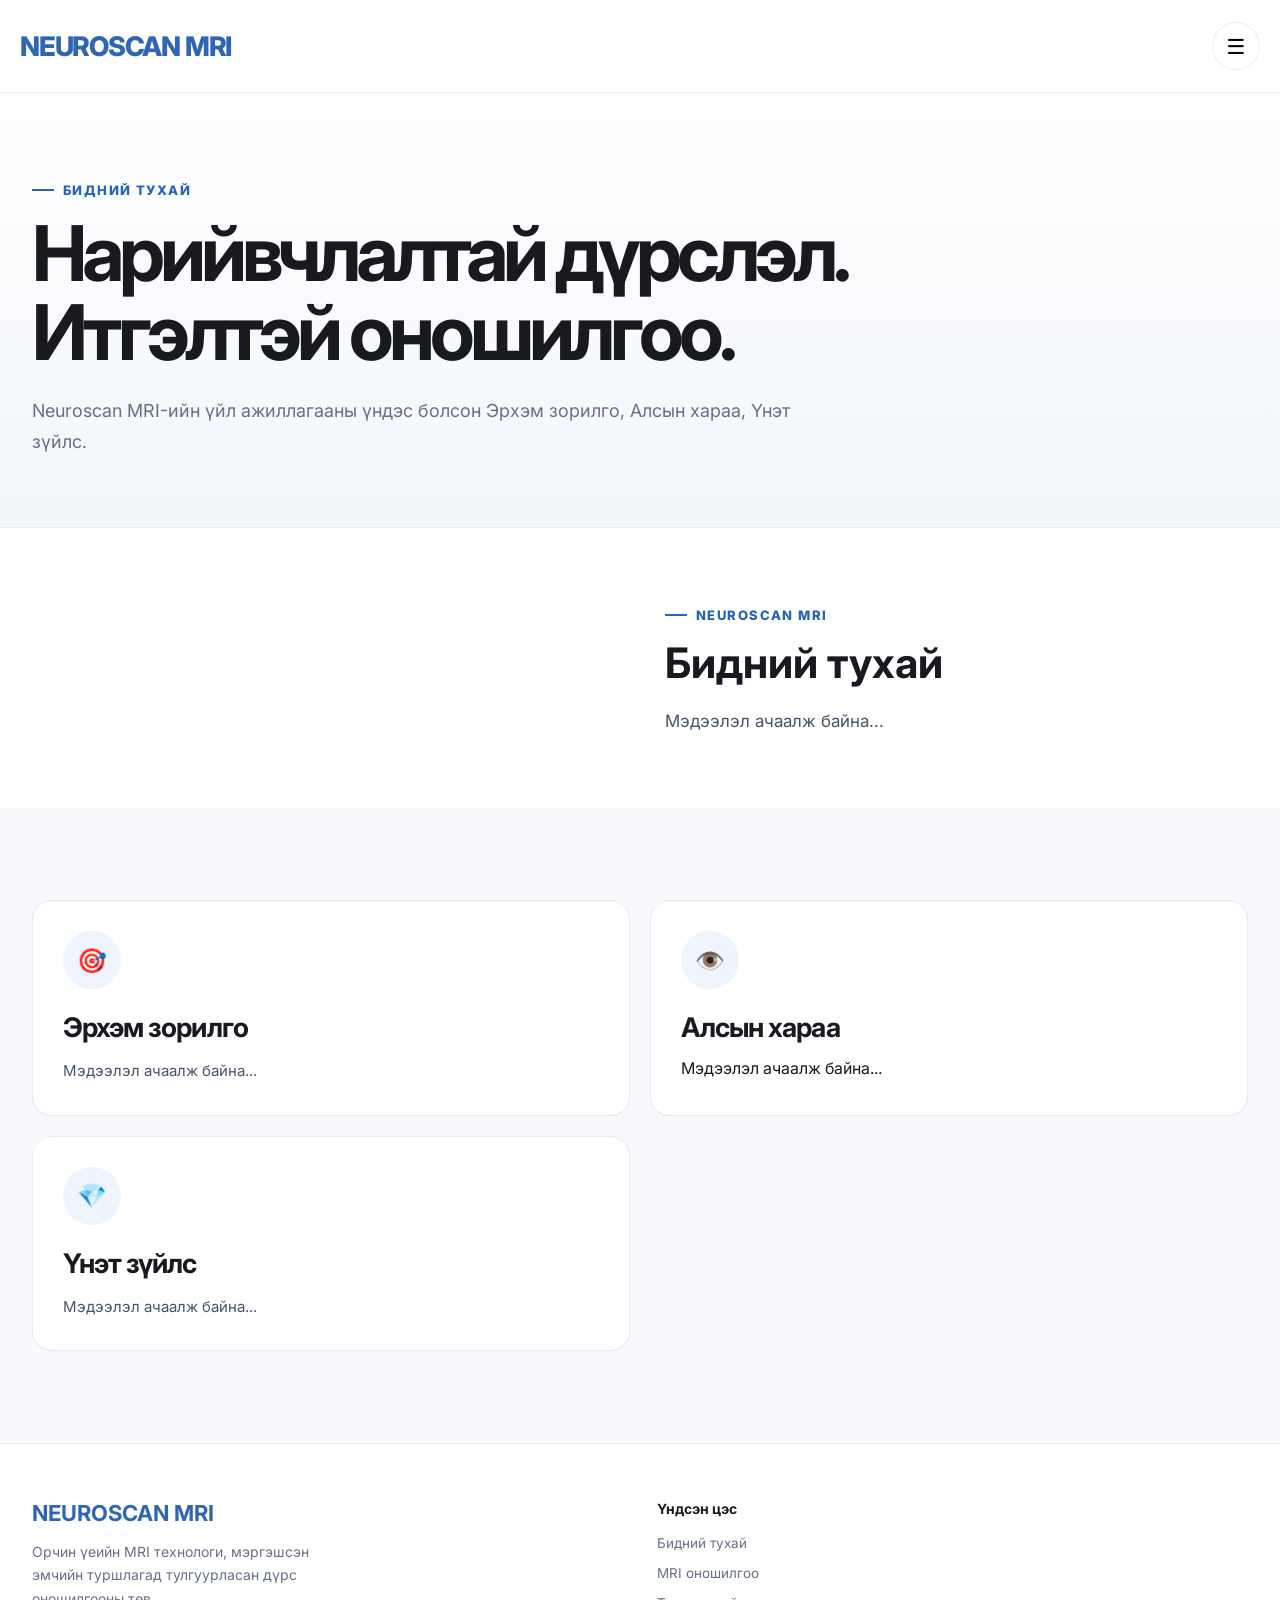
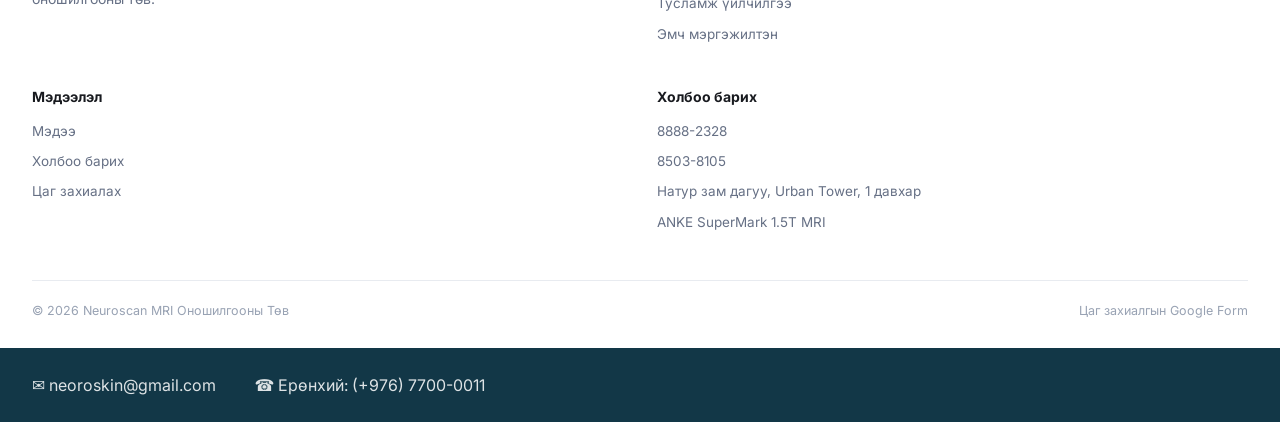
==== commit 14aa1c45: "about-us.html" ====
--- a/about-us.html
+++ b/about-us.html
@@ -569,13 +569,9 @@
               Алсын хараа
             </h2>
 
-            <p>
-              MRI дүрс оношилгооны чанар, технологи,
-              үйлчилгээгээр тэргүүлэгч төв болж,
-              оношилгооны нарийвчлал, найдвартай байдлыг
-              тасралтгүй хөгжүүлэн үйлчлүүлэгч болон
-              эмч нарын итгэл хүлээсэн оношилгооны төв байх.
-            </p>
+           <div id="publicVisionContent">
+  Мэдээлэл ачаалж байна...
+</div>
 
           </article>
 
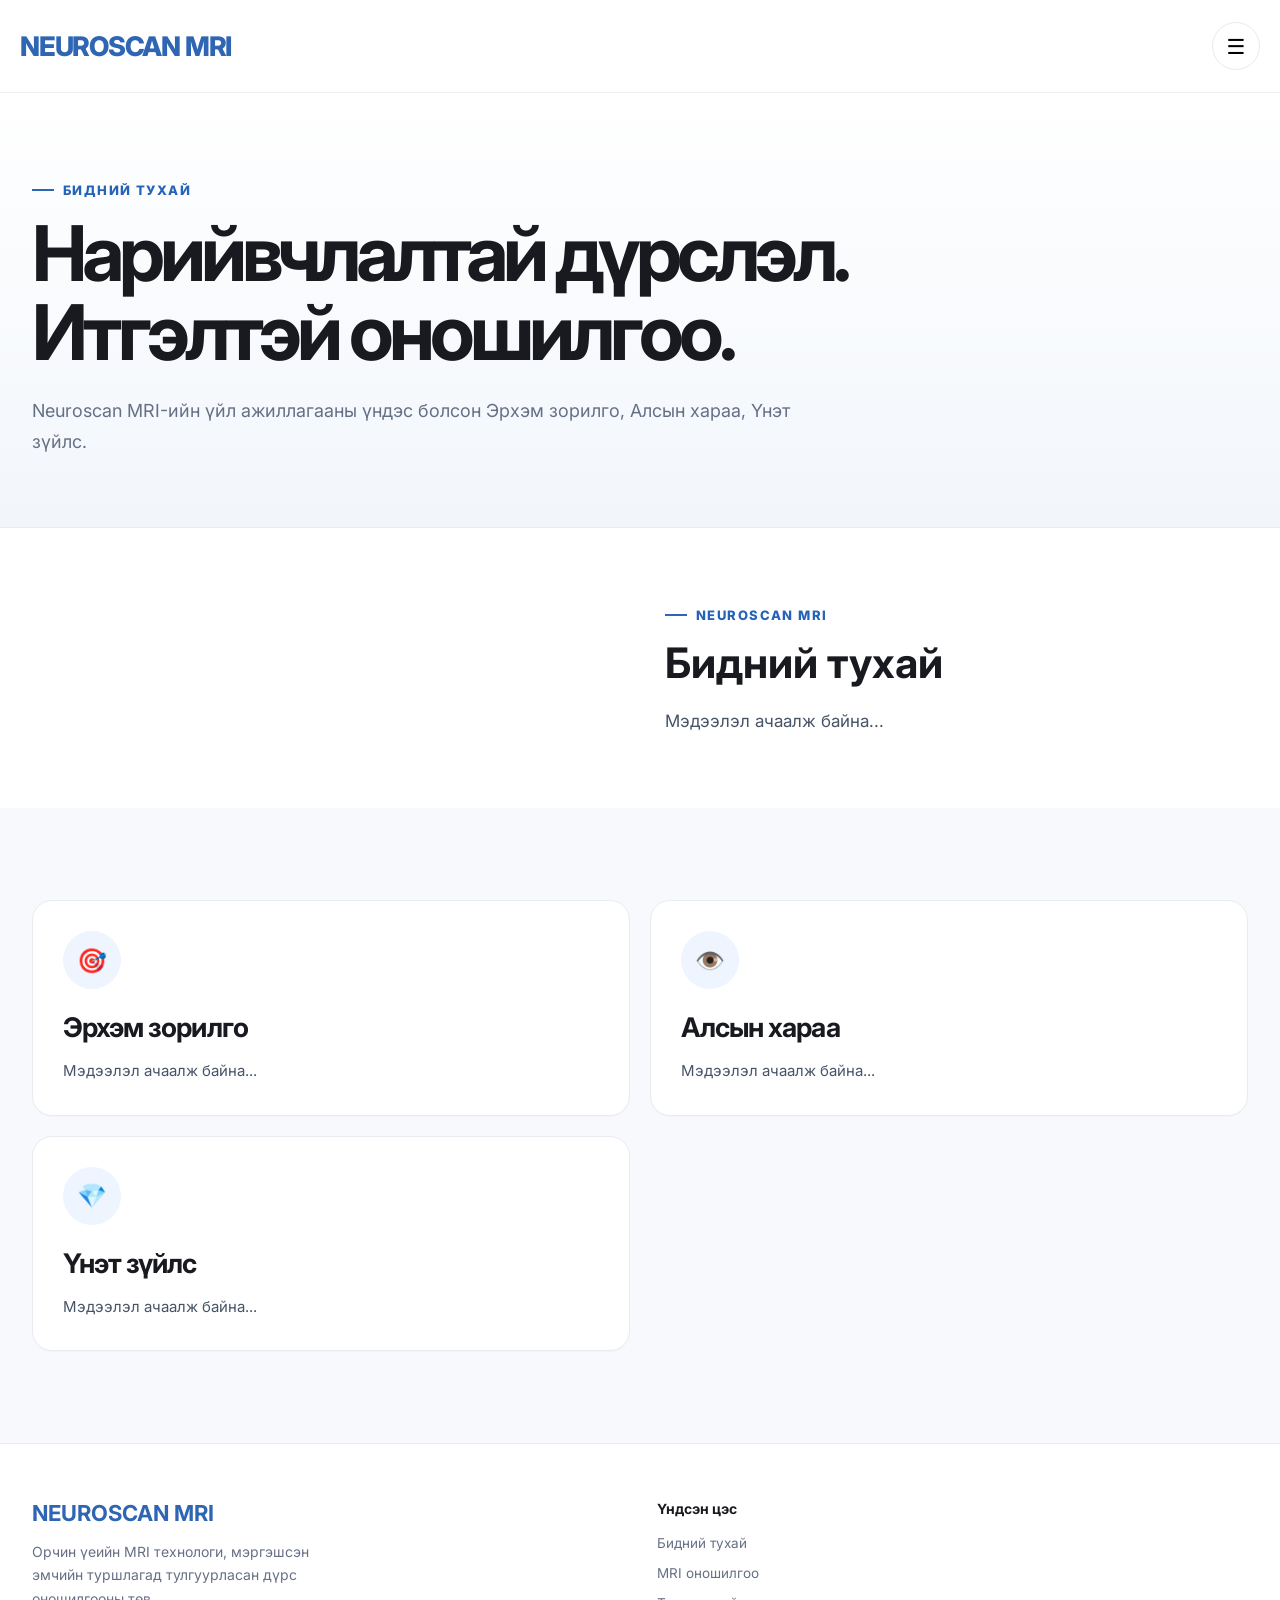
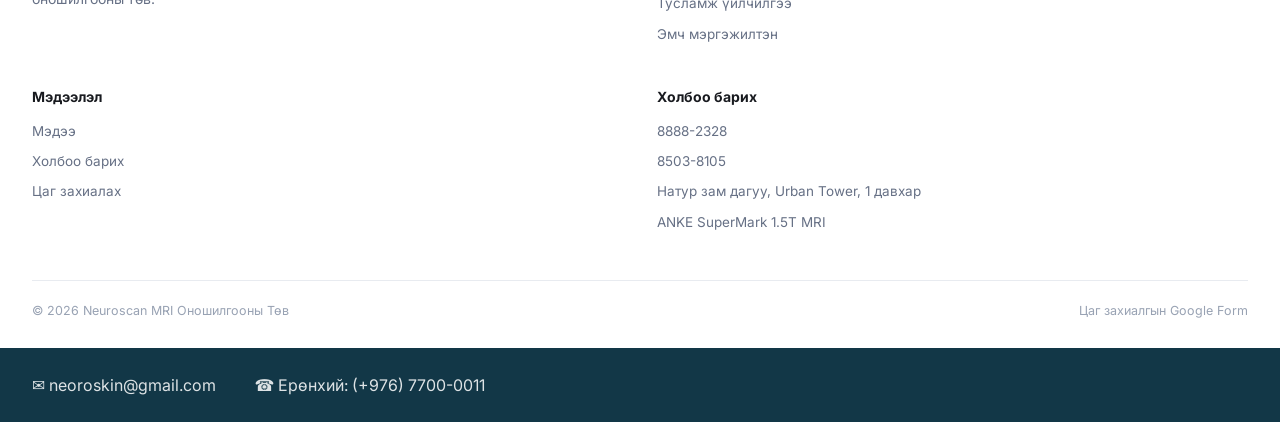
==== commit 904ca18c: "about-us.html" ====
--- a/about-us.html
+++ b/about-us.html
@@ -122,6 +122,7 @@
       }
     }
     #publicMissionContent,
+#publicVisionContent,
 #publicValuesContent {
   color: #475467;
   font-size: 15px;
@@ -129,12 +130,15 @@
 }
 
 #publicMissionContent p,
+#publicVisionContent p,
 #publicValuesContent p {
   margin: 0 0 12px;
 }
 
 #publicMissionContent ul,
 #publicMissionContent ol,
+#publicVisionContent ul,
+#publicVisionContent ol,
 #publicValuesContent ul,
 #publicValuesContent ol {
   padding-left: 22px;
@@ -142,11 +146,13 @@
 }
 
 #publicMissionContent li,
+#publicVisionContent li,
 #publicValuesContent li {
   margin-bottom: 8px;
 }
 
 #publicMissionContent strong,
+#publicVisionContent strong,
 #publicValuesContent strong {
   color: #17212b;
 }
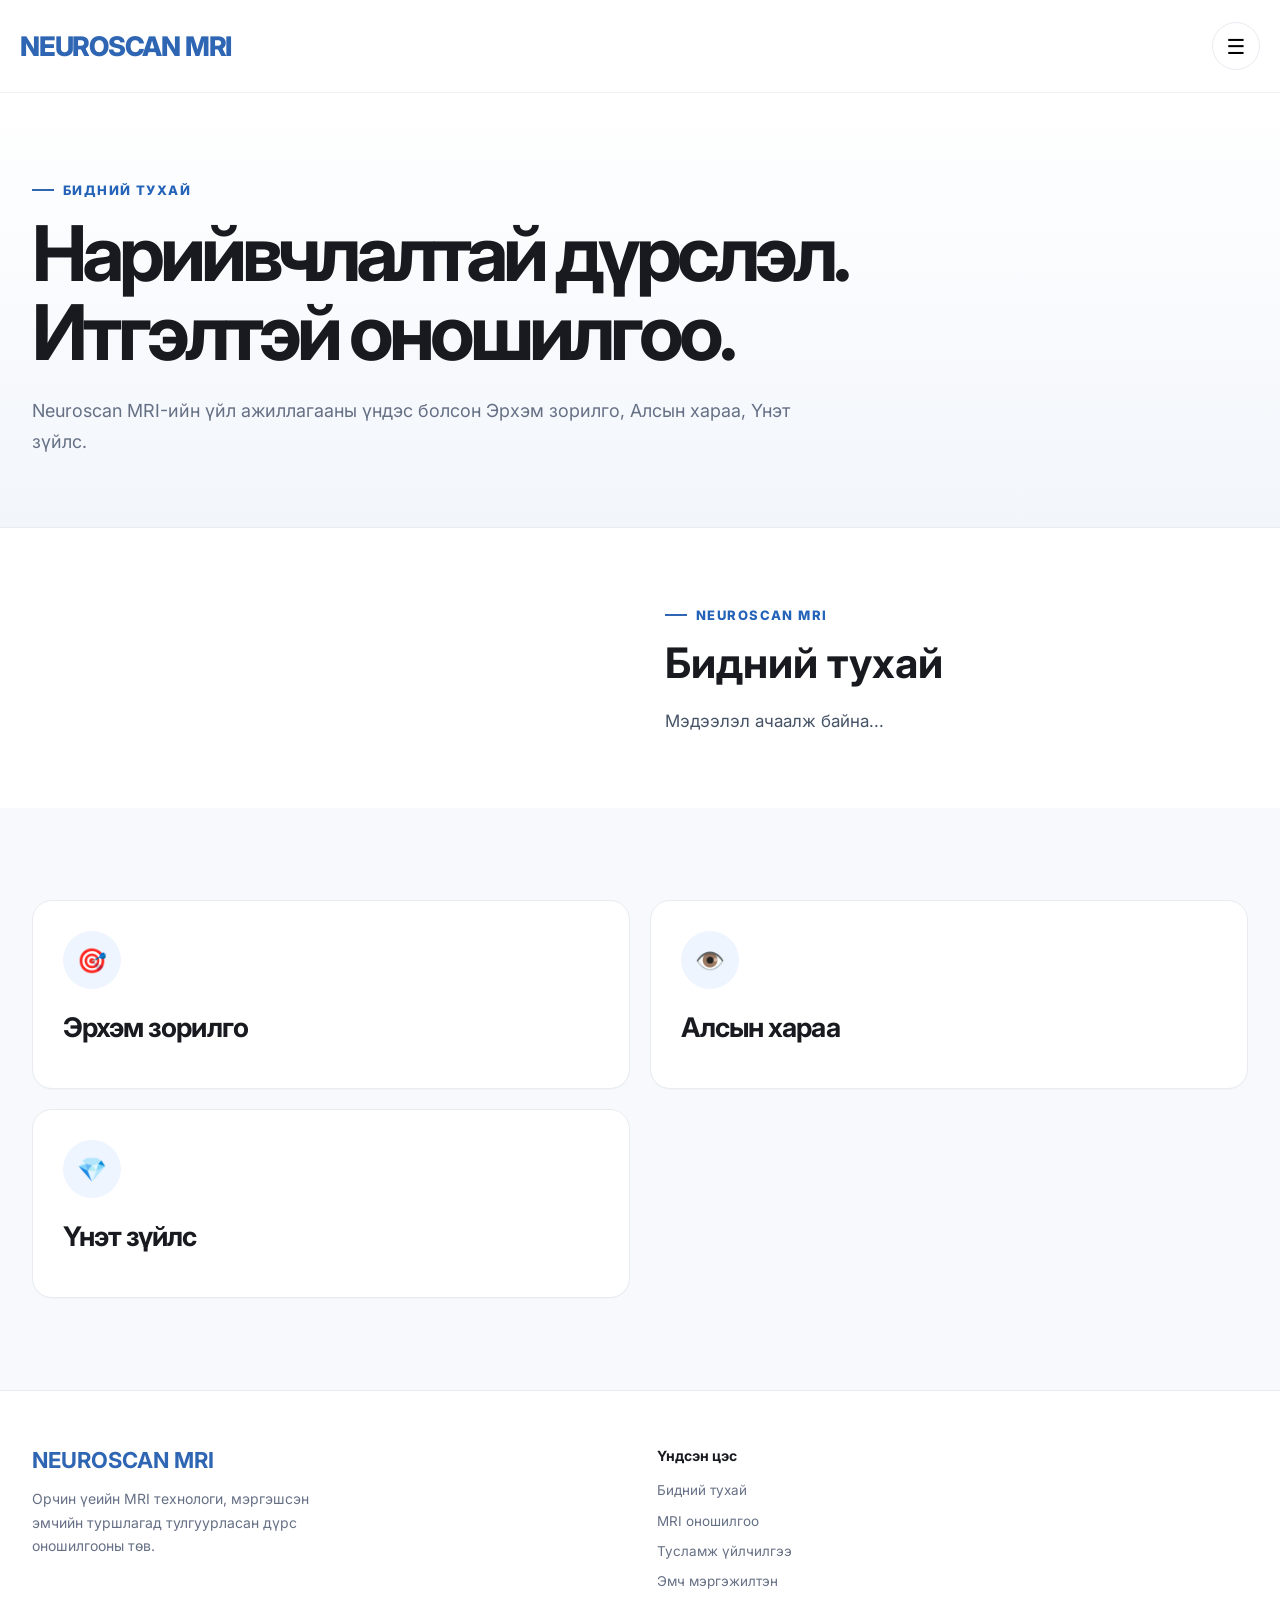
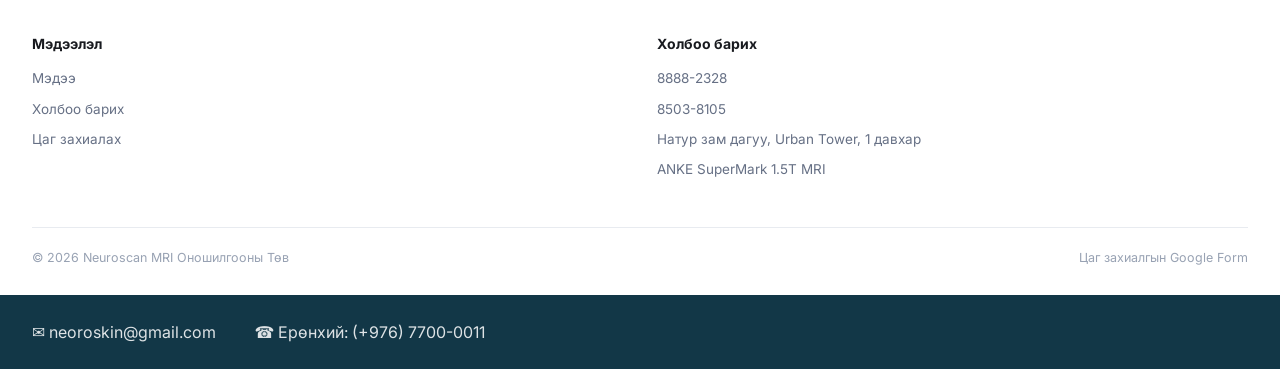
==== commit 5c4805a1: "about-us.html" ====
--- a/about-us.html
+++ b/about-us.html
@@ -555,12 +555,10 @@
             </div>
 
             <h2>
-              Эрхэм зорилго
-            </h2>
-
-            <div id="publicMissionContent">
-  Мэдээлэл ачаалж байна...
-</div>
+  Эрхэм зорилго
+</h2>
+
+<div id="publicMissionContent"></div>
 
           </article>
 
@@ -572,12 +570,10 @@
             </div>
 
             <h2>
-              Алсын хараа
-            </h2>
-
-           <div id="publicVisionContent">
-  Мэдээлэл ачаалж байна...
-</div>
+  Алсын хараа
+</h2>
+
+<div id="publicVisionContent"></div>
 
           </article>
 
@@ -589,15 +585,13 @@
             </div>
 
             <h2>
-              Үнэт зүйлс
-            </h2>
-
-            <div
+  Үнэт зүйлс
+</h2>
+
+<div
   id="publicValuesContent"
   class="values"
->
-  Мэдээлэл ачаалж байна...
-</div>
+></div>
 
           </article>
 
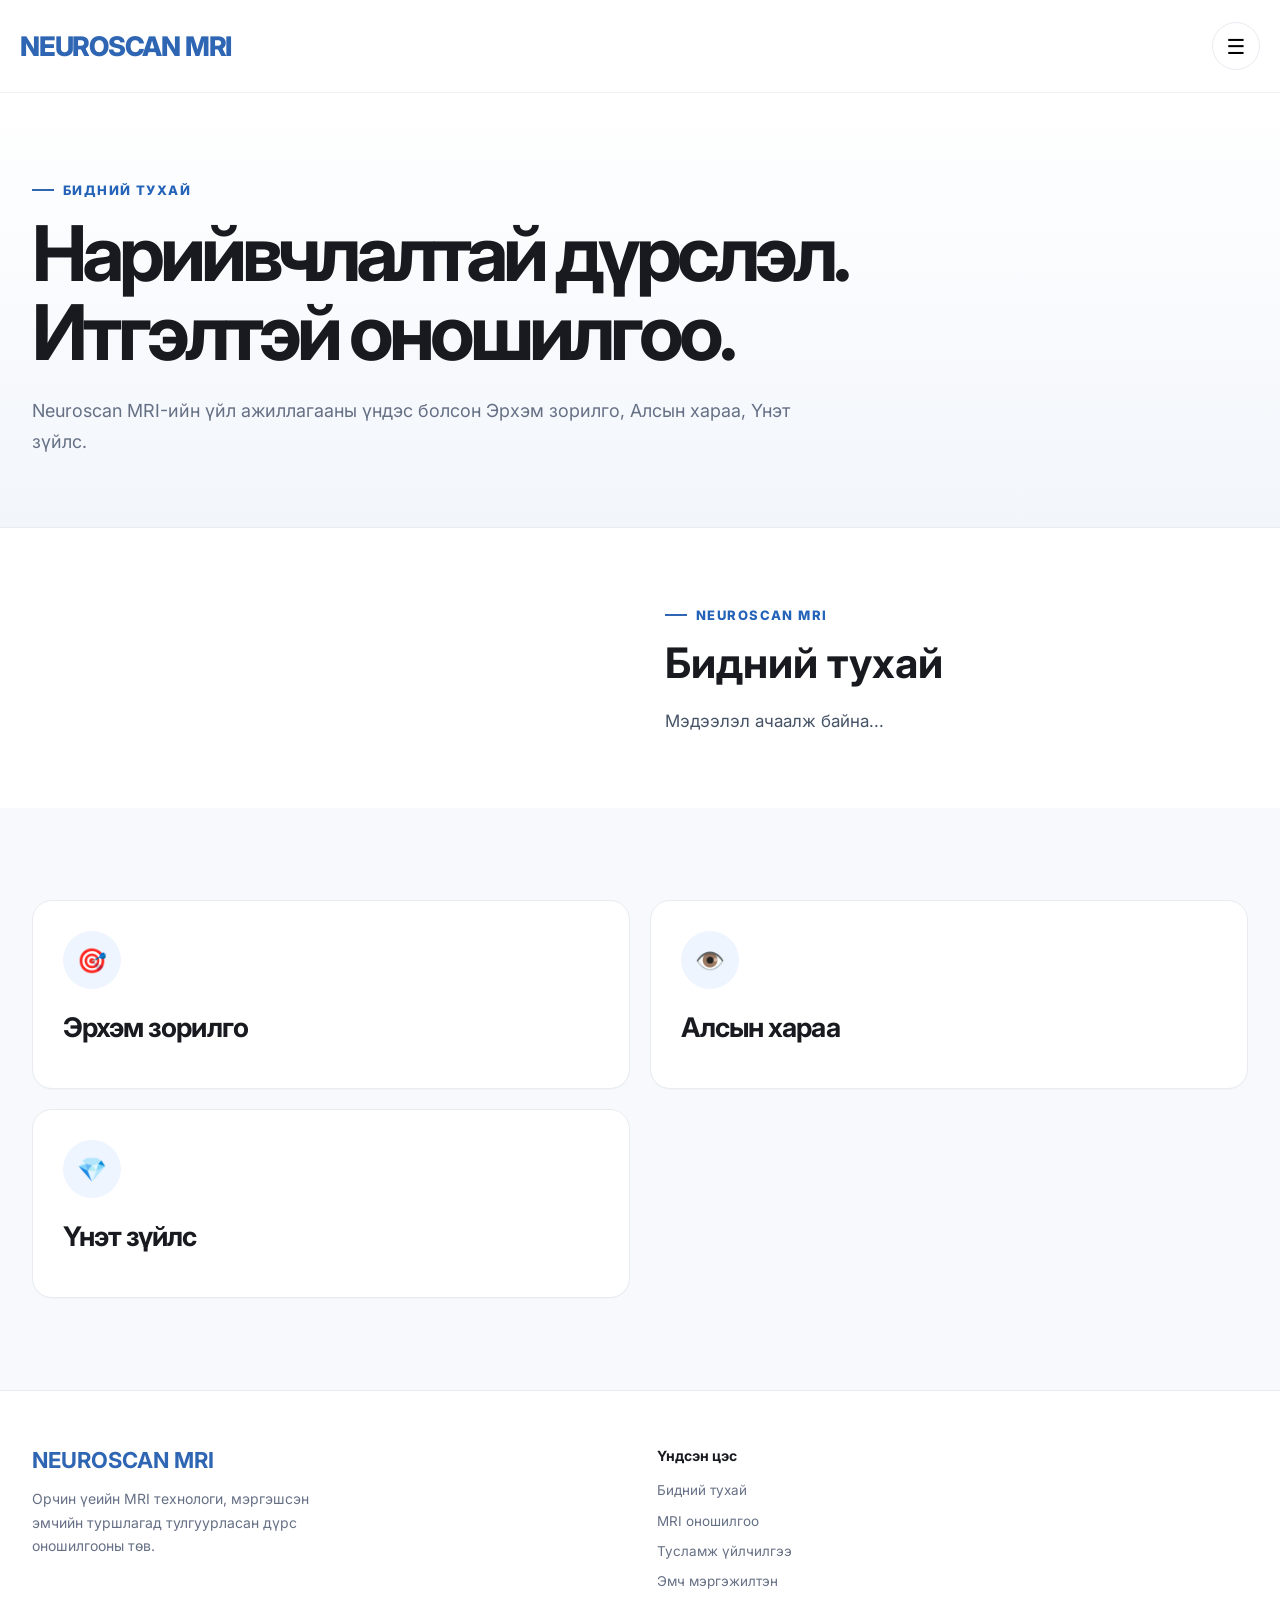
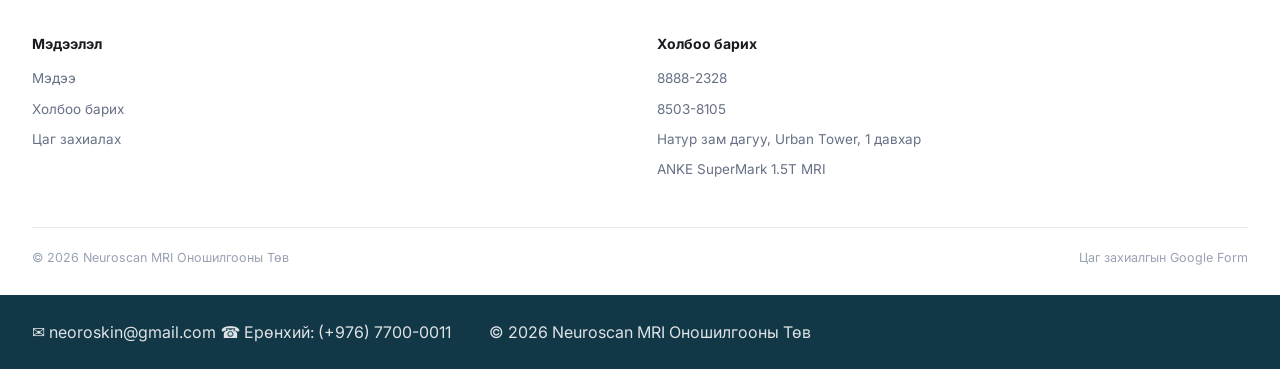
==== commit 18dbcaef: "about-us.html" ====
--- a/about-us.html
+++ b/about-us.html
@@ -554,10 +554,7 @@
               🎯
             </div>
 
-            <h2>
-  Эрхэм зорилго
-</h2>
-
+            <h2>Эрхэм зорилго</h2>
 <div id="publicMissionContent"></div>
 
           </article>
@@ -569,12 +566,8 @@
               👁️
             </div>
 
-            <h2>
-  Алсын хараа
-</h2>
-
+            <h2>Алсын хараа</h2>
 <div id="publicVisionContent"></div>
-
           </article>
 
 
@@ -584,10 +577,7 @@
               💎
             </div>
 
-            <h2>
-  Үнэт зүйлс
-</h2>
-
+            <h2>Үнэт зүйлс</h2>
 <div
   id="publicValuesContent"
   class="values"
@@ -726,24 +716,166 @@
 
     <div class="footer-contact">
 
-      <div class="container">
-
-        <a href="mailto:neoroskin@gmail.com">
-          ✉ neoroskin@gmail.com
-        </a>
-
-        <a href="tel:+97677000011">
-          ☎ Ерөнхий: (+976) 7700-0011
-        </a>
-
-      </div>
+  <div class="container footer-bottom-row">
+
+    <div class="footer-bottom-left">
+
+      <a href="mailto:neoroskin@gmail.com">
+        ✉ neoroskin@gmail.com
+      </a>
+
+      <a href="tel:+97677000011">
+        ☎ Ерөнхий: (+976) 7700-0011
+      </a>
 
     </div>
 
+
+    <div class="footer-bottom-right">
+
+      <span>
+        © 2026 Neuroscan MRI Оношилгооны Төв
+      </span>
+
+    </div>
+
+  </div>
+
+</div>
+
   </footer>
 
 
   <script src="script.js"></script>
+
+<script>
+(async function loadAboutPageData() {
+
+  const SUPABASE_URL =
+    'https://fqhqmbtexxeblbnxfvzn.supabase.co';
+
+  const SUPABASE_KEY =
+    'sb_publishable_o4_UwkZbcd2tM6hVyoMRyQ_yza9Ffzs';
+
+
+  // Supabase library байхгүй бол ачаална
+  if (!window.supabase) {
+
+    await new Promise((resolve, reject) => {
+
+      const script =
+        document.createElement('script');
+
+      script.src =
+        'https://cdn.jsdelivr.net/npm/@supabase/supabase-js@2';
+
+      script.onload =
+        resolve;
+
+      script.onerror =
+        reject;
+
+      document.head.appendChild(
+        script
+      );
+
+    });
+
+  }
+
+
+  const client =
+    window.supabase.createClient(
+      SUPABASE_URL,
+      SUPABASE_KEY
+    );
+
+
+  const {
+    data,
+    error
+  } =
+    await client
+      .from('settings')
+      .select(
+        'mission_content, vision_content, values_content'
+      )
+      .order('id')
+      .limit(1);
+
+
+  if (error) {
+
+    console.error(
+      'About public load error:',
+      error
+    );
+
+    return;
+  }
+
+
+  if (
+    !data ||
+    !data.length
+  ) {
+
+    console.error(
+      'Settings data олдсонгүй'
+    );
+
+    return;
+  }
+
+
+  const settings =
+    data[0];
+
+
+  const mission =
+    document.getElementById(
+      'publicMissionContent'
+    );
+
+  const vision =
+    document.getElementById(
+      'publicVisionContent'
+    );
+
+  const values =
+    document.getElementById(
+      'publicValuesContent'
+    );
+
+
+  if (mission) {
+
+    mission.innerHTML =
+      settings.mission_content ||
+      '';
+
+  }
+
+
+  if (vision) {
+
+    vision.innerHTML =
+      settings.vision_content ||
+      '';
+
+  }
+
+
+  if (values) {
+
+    values.innerHTML =
+      settings.values_content ||
+      '';
+
+  }
+
+})();
+</script>
 
 </body>
 </html>
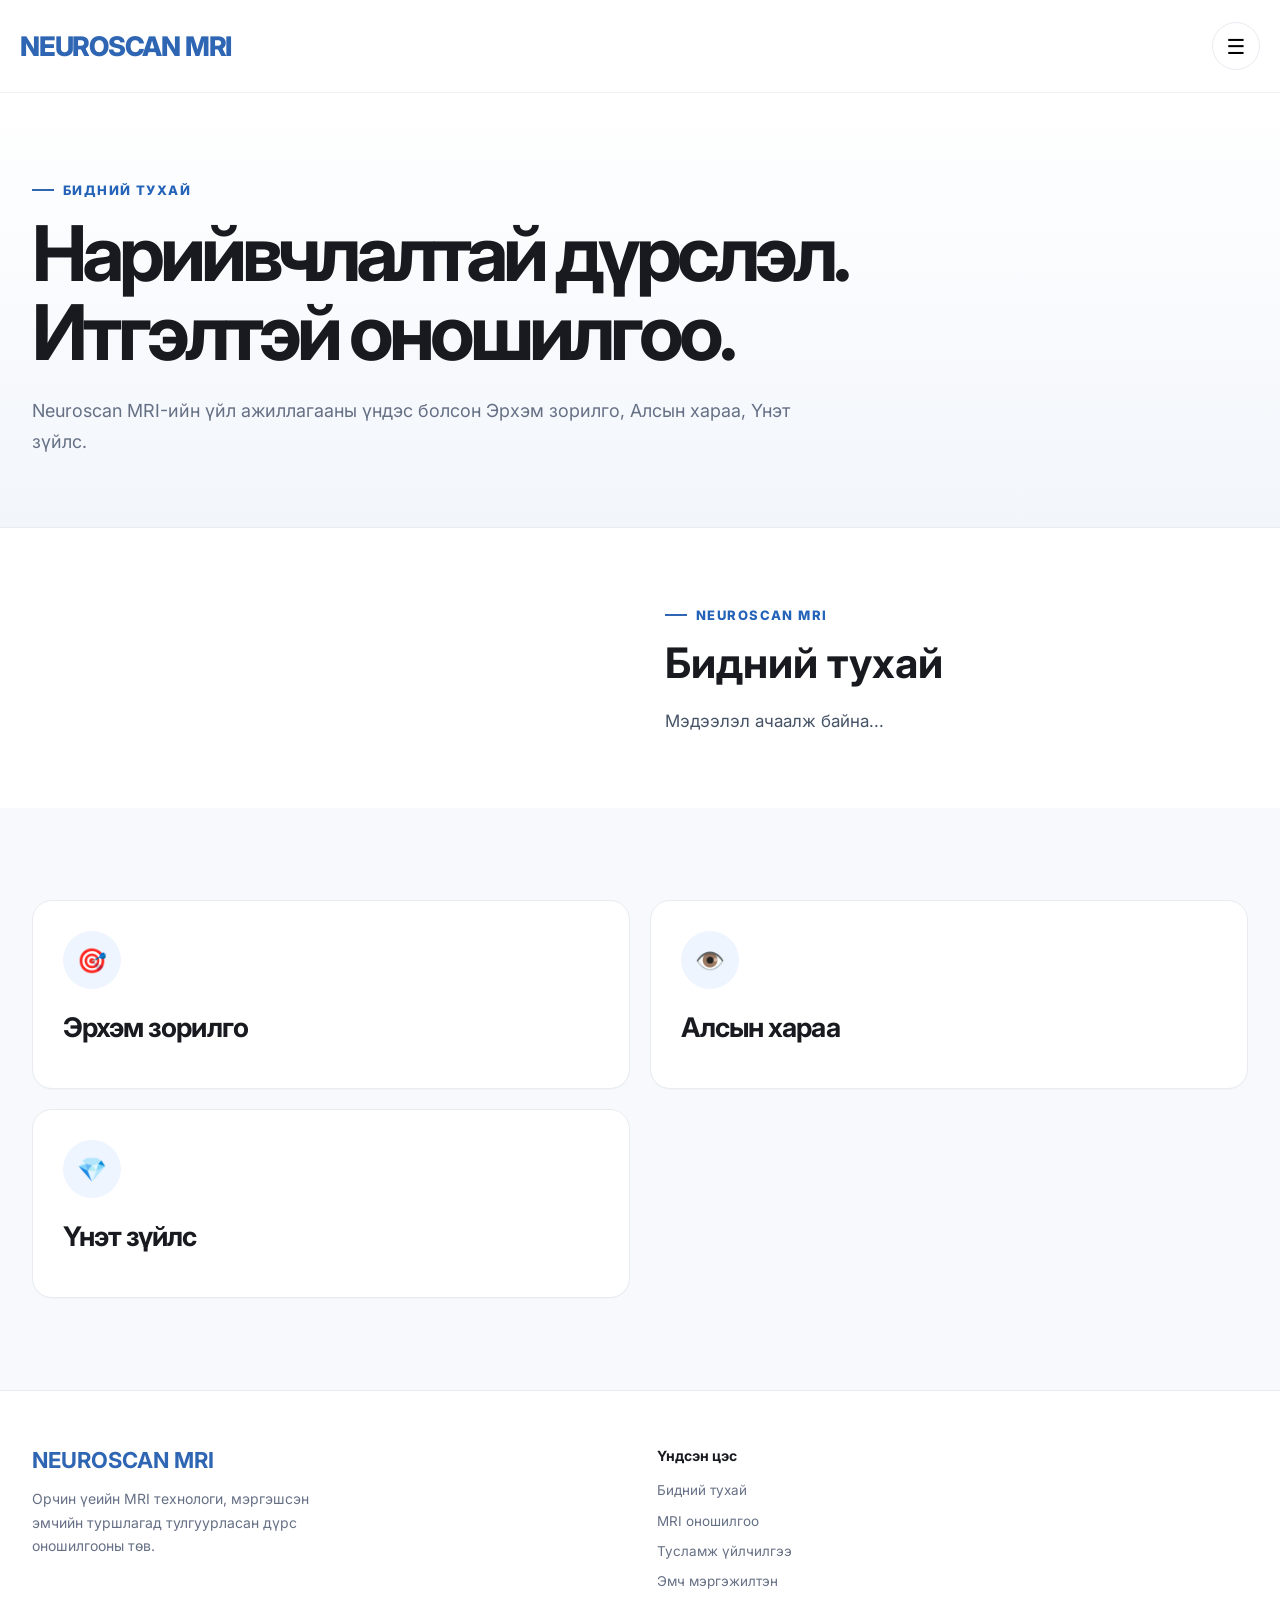
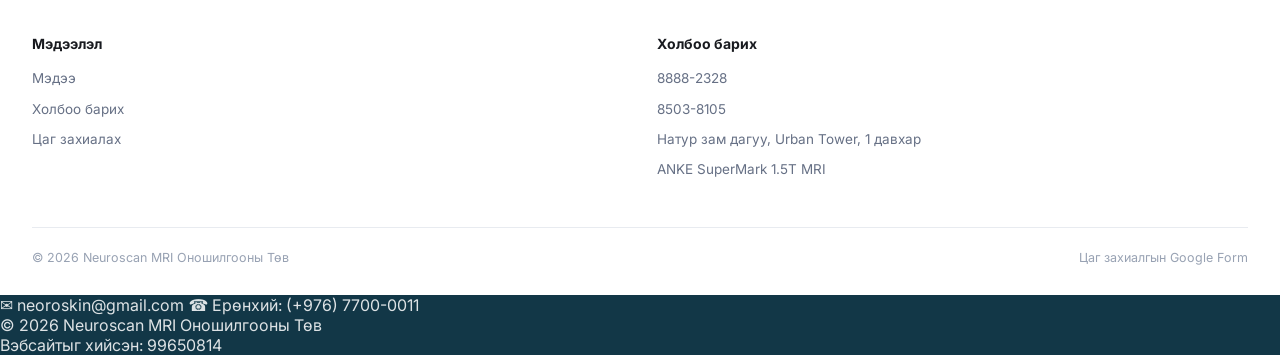
==== commit eecfdbf9: "about-us.html" ====
--- a/about-us.html
+++ b/about-us.html
@@ -716,7 +716,7 @@
 
     <div class="footer-contact">
 
-  <div class="container footer-bottom-row">
+  <div class="footer-bottom-row">
 
     <div class="footer-bottom-left">
 
@@ -733,9 +733,16 @@
 
     <div class="footer-bottom-right">
 
-      <span>
+      <div class="footer-copyright">
         © 2026 Neuroscan MRI Оношилгооны Төв
-      </span>
+      </div>
+
+      <a
+        class="footer-made-by"
+        href="tel:+97699650814"
+      >
+        Вэбсайтыг хийсэн: 99650814
+      </a>
 
     </div>
 
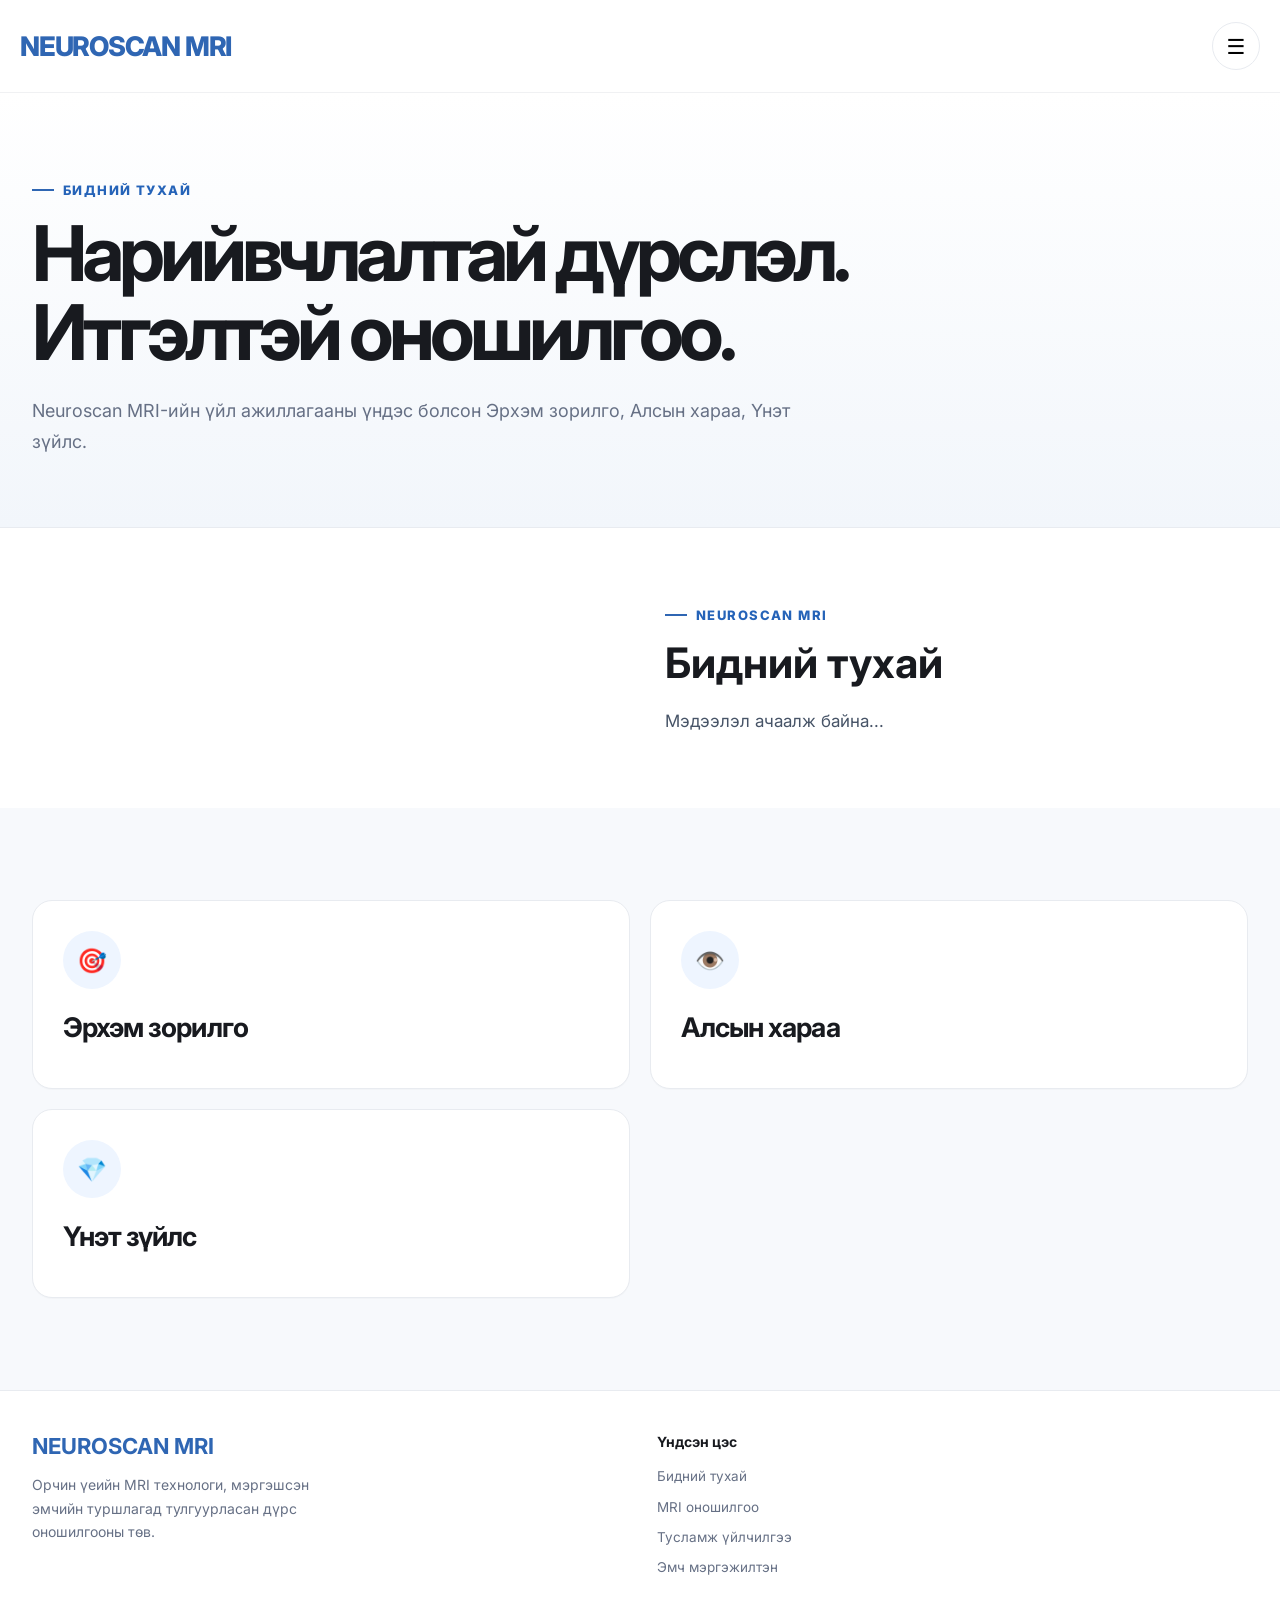
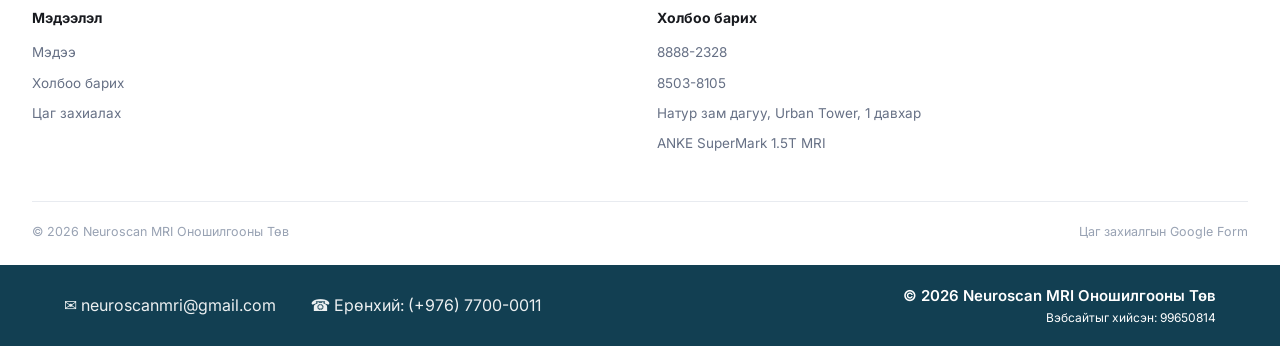
==== commit c3f748bf: "about-us.html" ====
--- a/about-us.html
+++ b/about-us.html
@@ -720,8 +720,8 @@
 
     <div class="footer-bottom-left">
 
-      <a href="mailto:neoroskin@gmail.com">
-        ✉ neoroskin@gmail.com
+      <a href="mailto:neuroscanmri@gmail.com">
+        ✉ neuroscanmri@gmail.com
       </a>
 
       <a href="tel:+97677000011">
--- a/styles.css
+++ b/styles.css
@@ -372,3 +372,217 @@
 #publicTopLogo span {
   color: var(--theme-primary) !important;
 }
+/* =========================================
+   FOOTER BOTTOM BAR
+   ========================================= */
+
+.footer-contact {
+  width: 100%;
+  margin: 0;
+  padding: 0;
+
+  background: #123f52;
+  color: #ffffff;
+}
+
+
+.footer-bottom-row {
+  width: 100%;
+  box-sizing: border-box;
+
+  padding: 20px 64px;
+
+  display: flex;
+  align-items: center;
+  justify-content: space-between;
+
+  gap: 40px;
+}
+
+
+/* LEFT */
+
+.footer-bottom-left {
+  display: flex;
+  align-items: center;
+  gap: 34px;
+}
+
+
+.footer-bottom-left a {
+  margin: 0;
+
+  color: #ffffff;
+  text-decoration: none;
+
+  font-size: 16px;
+  line-height: 1.4;
+
+  opacity: 0.92;
+}
+
+
+.footer-bottom-left a:hover {
+  opacity: 1;
+}
+
+
+/* RIGHT */
+
+.footer-bottom-right {
+  margin-left: auto;
+
+  display: flex;
+  flex-direction: column;
+  align-items: flex-end;
+
+  text-align: right;
+}
+
+
+.footer-copyright {
+  color: #ffffff;
+
+  font-size: 15px;
+  font-weight: 600;
+
+  line-height: 1.4;
+}
+
+
+.footer-made-by {
+  margin-top: 4px;
+
+  color: rgba(255,255,255,0.58);
+
+  font-size: 12px;
+  line-height: 1.3;
+
+  text-decoration: none;
+}
+
+
+.footer-made-by:hover {
+  color: #ffffff;
+}
+
+
+/* =========================================
+   MAKE FOOTER MAIN MORE COMPACT
+   ========================================= */
+
+.footer-main {
+  padding-top: 42px;
+  padding-bottom: 26px;
+}
+
+.footer-grid {
+  row-gap: 22px;
+}
+
+.footer-brand p {
+  margin-bottom: 0;
+}
+
+
+/* =========================================
+   MOBILE
+   ========================================= */
+
+@media (max-width: 800px) {
+
+  .footer-bottom-row {
+    padding: 18px 22px;
+
+    flex-direction: column;
+    align-items: flex-start;
+
+    gap: 16px;
+  }
+
+
+  .footer-bottom-left {
+    flex-direction: column;
+    align-items: flex-start;
+
+    gap: 7px;
+  }
+
+
+  .footer-bottom-right {
+    margin-left: 0;
+
+    align-items: flex-start;
+    text-align: left;
+  }
+
+}
+/* =========================================
+   APPOINTMENT PAGE
+   ========================================= */
+
+.booking-box {
+  max-width: 820px;
+  background: transparent;
+  border: 0;
+  border-radius: 0;
+  padding: 0;
+  box-shadow: none;
+}
+
+
+.booking-box h2 {
+  margin-bottom: 24px;
+}
+
+
+.booking-detail {
+  display: grid;
+  grid-template-columns: repeat(3, 1fr);
+  gap: 14px;
+  margin-top: 0;
+}
+
+
+.booking-detail {
+  display: grid;
+  grid-template-columns: repeat(2, 1fr);
+  gap: 14px;
+  margin-top: 0;
+}
+
+
+.booking-phone-list {
+  display: flex;
+  flex-direction: column;
+  gap: 8px;
+  margin-top: 10px;
+}
+
+
+.booking-phone-list a {
+  font-size: 20px;
+  font-weight: 600;
+  line-height: 1.4;
+  color: #2f66b3;
+}
+
+
+.booking-box .hero-actions {
+  margin-top: 24px;
+}
+
+
+.booking-box .primary-btn {
+  border: 0;
+  box-shadow: none;
+}
+
+
+@media (max-width: 720px) {
+
+  .booking-detail {
+    grid-template-columns: 1fr;
+  }
+
+}
